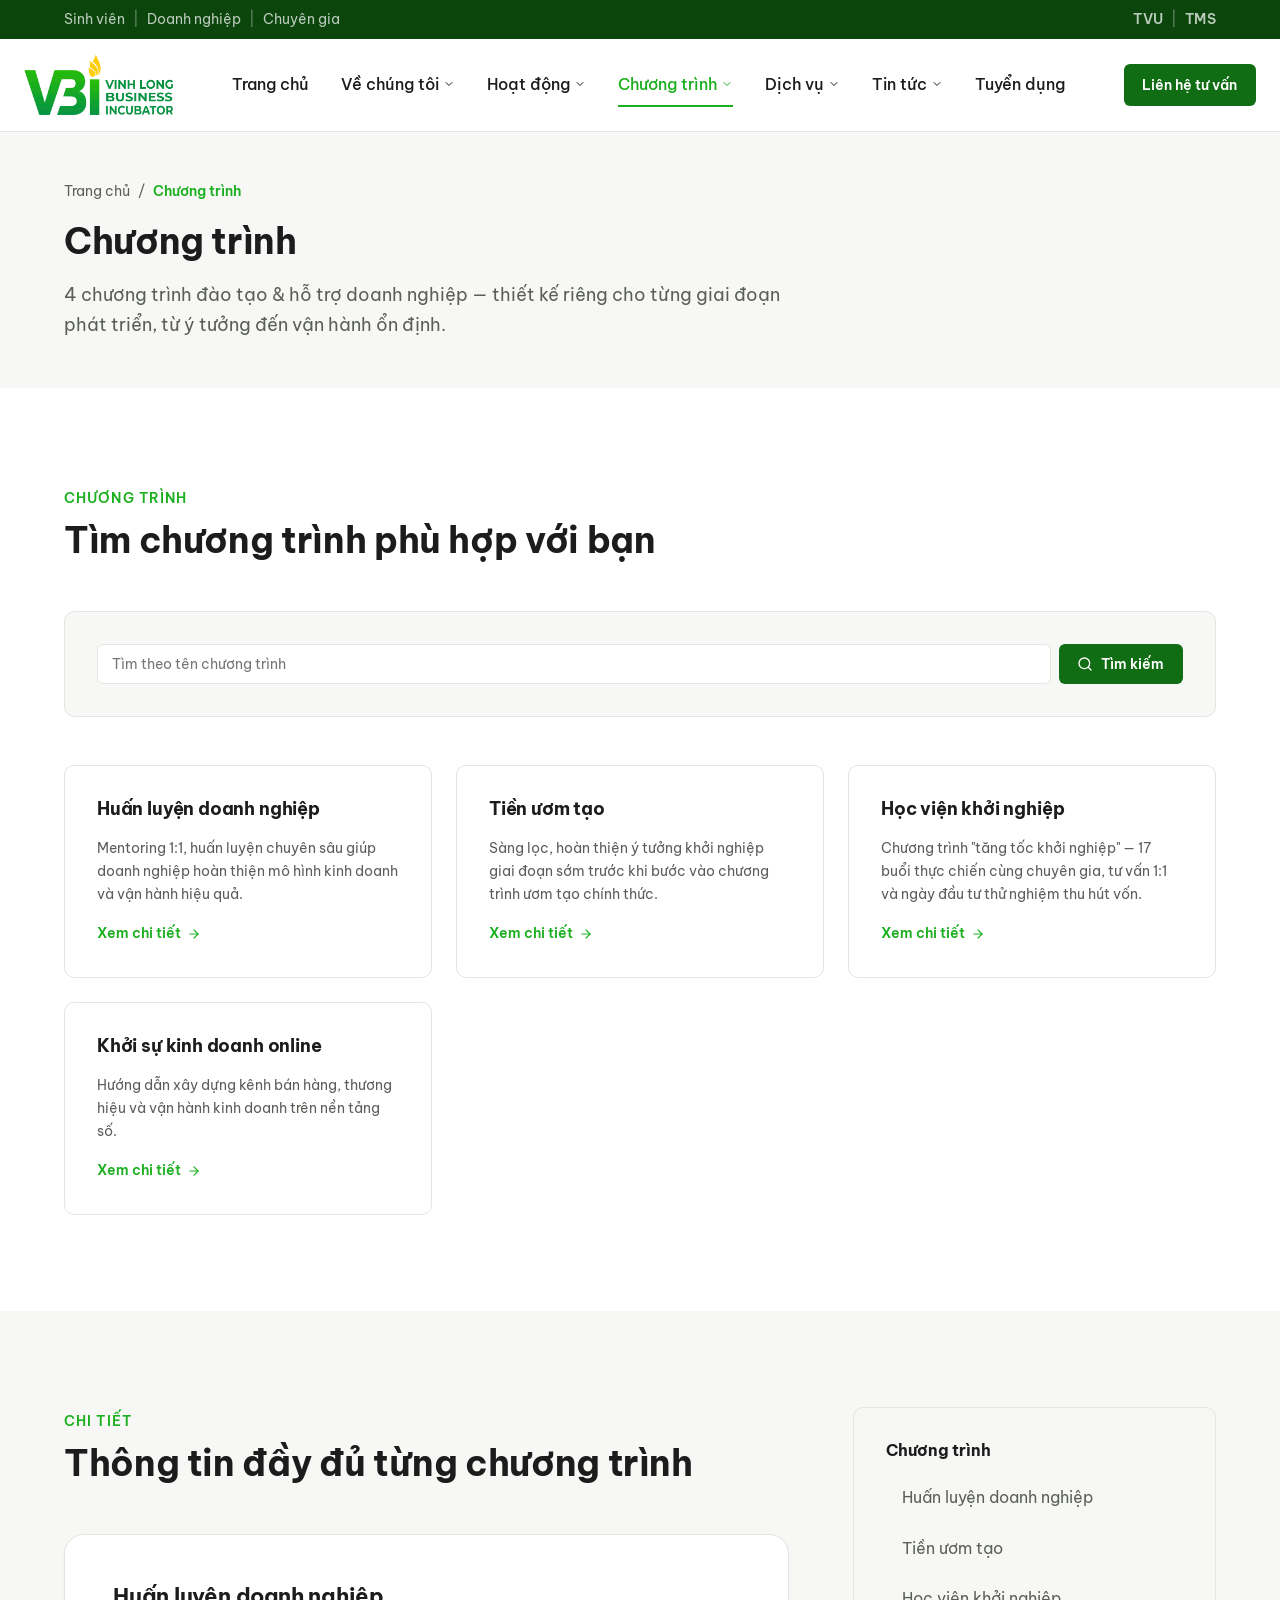
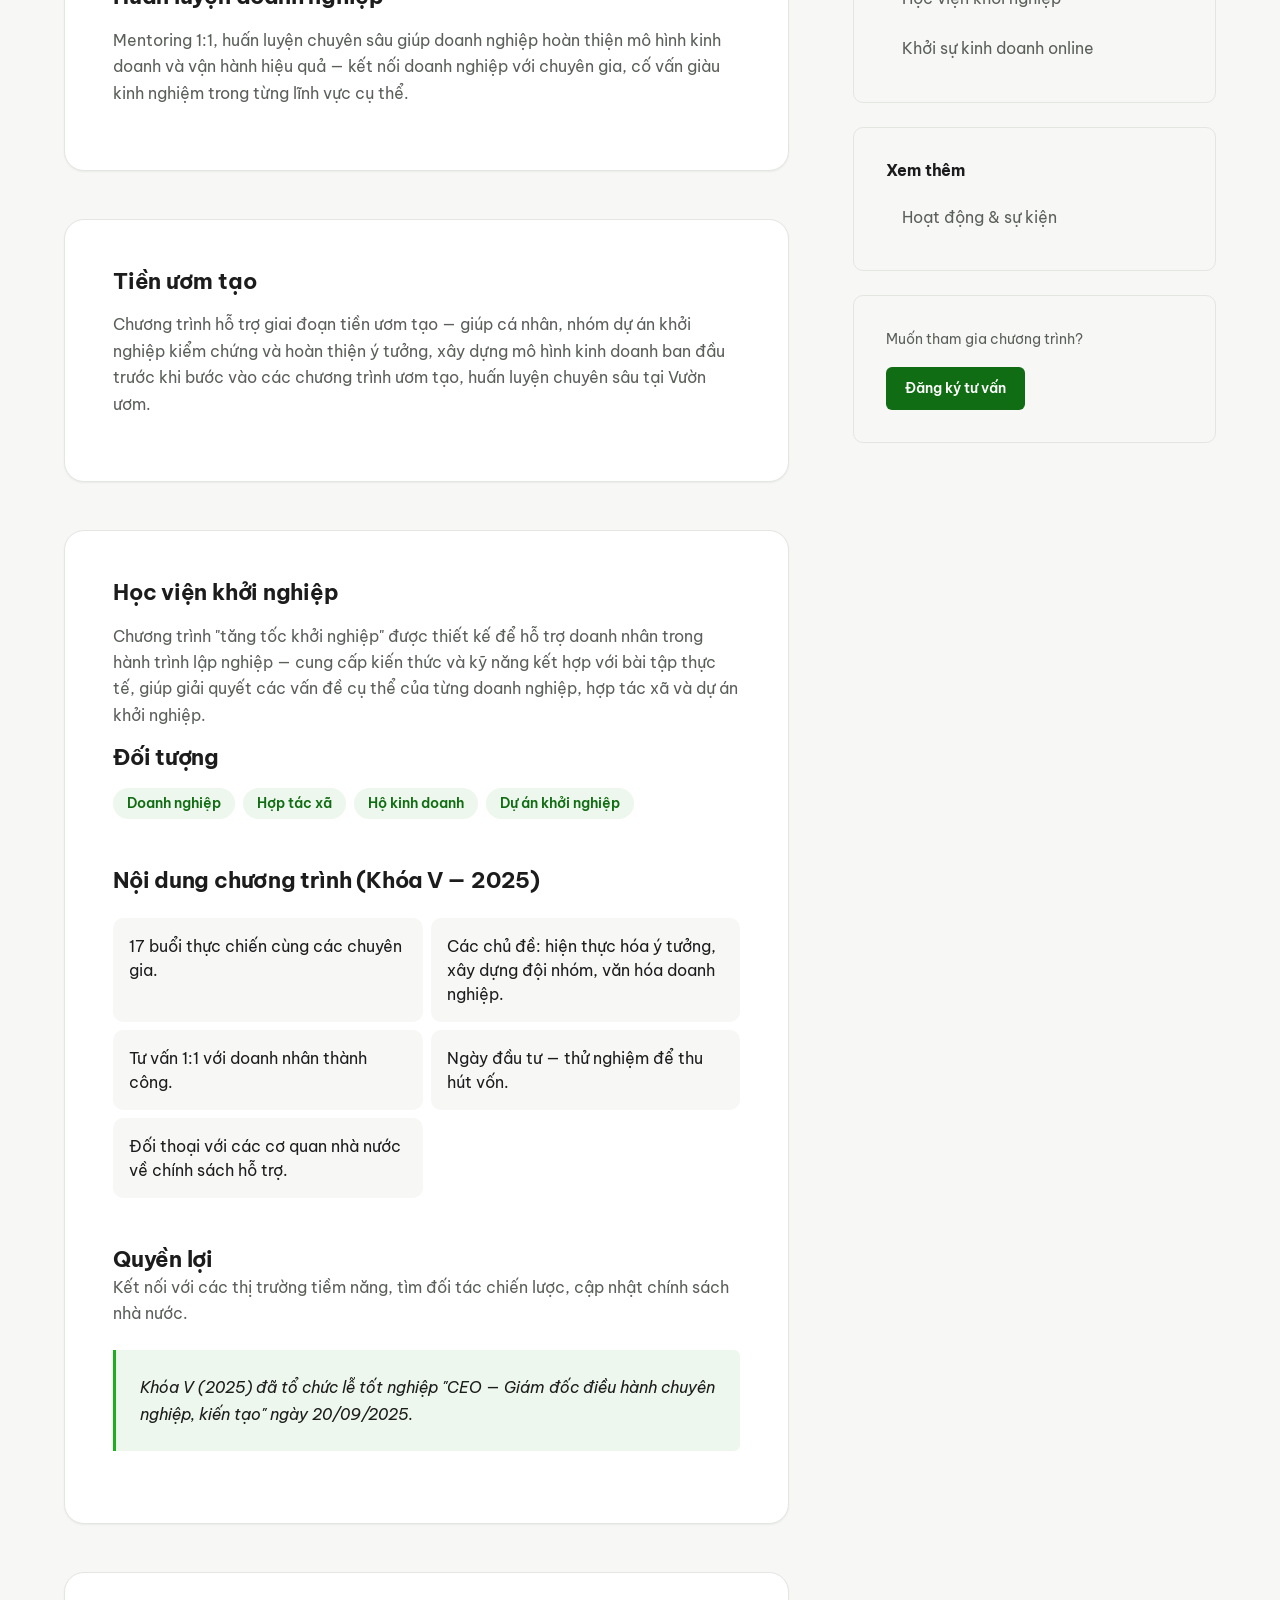
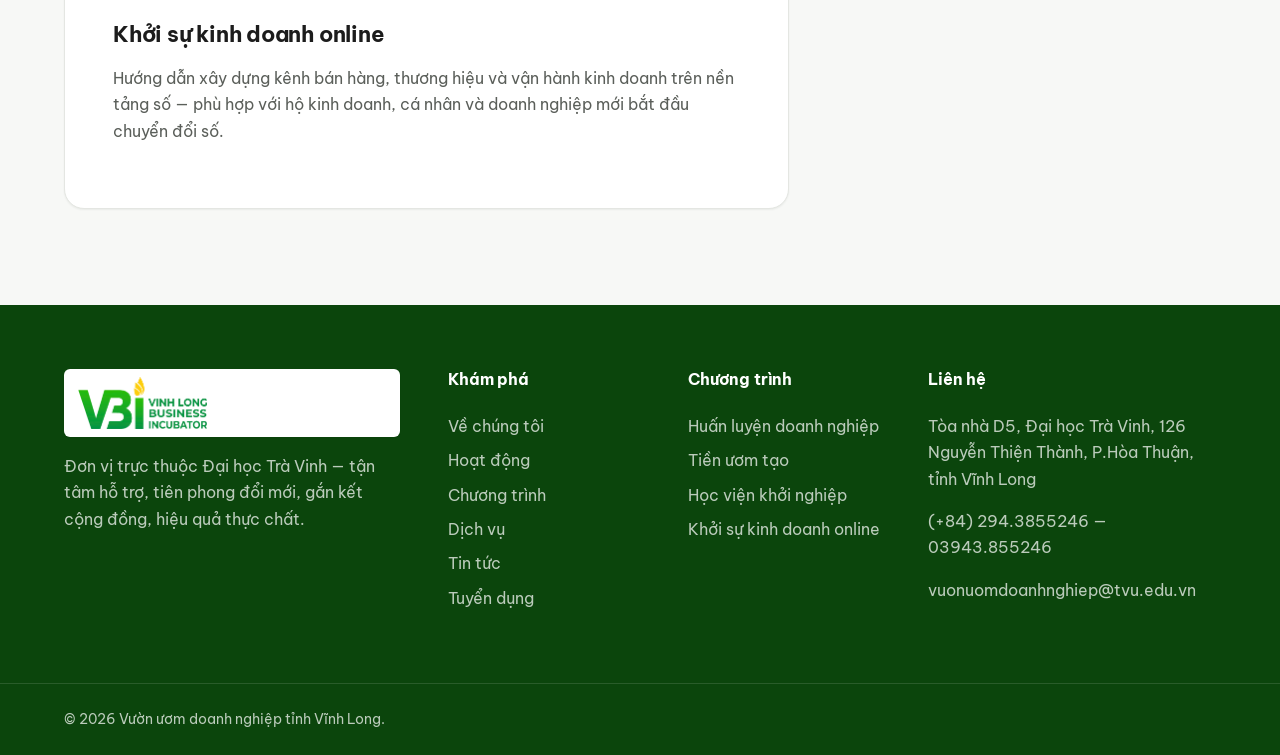
==== chuong-trinh.html @ 6c5c3481 "Thêm version vào link CSS/JS để chống cache trình duyệt cũ Vấn đề gốc của lỗi "bấm nút Xem thành tíc" ====
<!DOCTYPE html>
<html lang="vi">
<head>
  <meta charset="UTF-8" />
  <meta name="viewport" content="width=device-width, initial-scale=1.0" />
  <title>Chương trình — Vườn Ươm Doanh Nghiệp Tỉnh Vĩnh Long</title>
  <meta name="description" content="Các chương trình đào tạo và hỗ trợ doanh nghiệp của Vườn Ươm Doanh Nghiệp Tỉnh Vĩnh Long: Huấn luyện doanh nghiệp, Tiền ươm tạo, Học viện khởi nghiệp, Khởi sự kinh doanh online." />
  <link rel="icon" type="image/png" href="assets/images/favicon-32.png" />

  <link rel="preconnect" href="https://fonts.googleapis.com" />
  <link rel="preconnect" href="https://fonts.gstatic.com" crossorigin />
  <link href="https://fonts.googleapis.com/css2?family=Be+Vietnam+Pro:wght@400;500;600;700;800&display=swap" rel="stylesheet" />

  <link rel="stylesheet" href="assets/css/base.css?v=20260708" />
  <link rel="stylesheet" href="assets/css/layout.css?v=20260708" />
  <link rel="stylesheet" href="assets/css/components.css?v=20260708" />
</head>
<body>
  <a class="skip-link" href="#main">Bỏ qua đến nội dung chính</a>

  <header class="site-header" data-include="assets/partials/header.html"></header>

  <main id="main">
    <section class="page-hero">
      <div class="container">
        <div class="breadcrumb">
          <a href="index.html">Trang chủ</a>
          <span>/</span>
          <span class="breadcrumb__current">Chương trình</span>
        </div>
        <h1>Chương trình</h1>
        <p>4 chương trình đào tạo &amp; hỗ trợ doanh nghiệp — thiết kế riêng cho từng giai đoạn phát triển, từ ý tưởng đến vận hành ổn định.</p>
      </div>
    </section>

    <section class="section" id="chuong-trinh-tong-quan">
      <div class="container">
        <div class="section-head reveal">
          <span class="eyebrow">Chương trình</span>
          <h2>Tìm chương trình phù hợp với bạn</h2>
        </div>

        <div class="filter-bar reveal">
          <div class="filter-search" style="flex: 1;">
            <input type="search" id="programSearch" placeholder="Tìm theo tên chương trình" aria-label="Tìm theo tên chương trình" />
            <button type="button" id="programSearchBtn" class="btn btn--primary btn--sm">
              <svg viewBox="0 0 24 24" fill="none" stroke="currentColor" stroke-width="2" stroke-linecap="round" stroke-linejoin="round"><circle cx="11" cy="11" r="8"/><path d="m21 21-4.3-4.3"/></svg>
              Tìm kiếm
            </button>
          </div>
        </div>

        <div class="program-grid reveal" id="programGrid">
          <a href="#huan-luyen-doanh-nghiep" class="program-card" data-title="huấn luyện doanh nghiệp">
            <h3>Huấn luyện doanh nghiệp</h3>
            <p>Mentoring 1:1, huấn luyện chuyên sâu giúp doanh nghiệp hoàn thiện mô hình kinh doanh và vận hành hiệu quả.</p>
            <span class="program-card__link">Xem chi tiết
              <svg viewBox="0 0 24 24" fill="none" stroke="currentColor" stroke-width="2" stroke-linecap="round" stroke-linejoin="round"><path d="M5 12h14"/><path d="m12 5 7 7-7 7"/></svg>
            </span>
          </a>

          <a href="#tien-uom-tao" class="program-card" data-title="tiền ươm tạo">
            <h3>Tiền ươm tạo</h3>
            <p>Sàng lọc, hoàn thiện ý tưởng khởi nghiệp giai đoạn sớm trước khi bước vào chương trình ươm tạo chính thức.</p>
            <span class="program-card__link">Xem chi tiết
              <svg viewBox="0 0 24 24" fill="none" stroke="currentColor" stroke-width="2" stroke-linecap="round" stroke-linejoin="round"><path d="M5 12h14"/><path d="m12 5 7 7-7 7"/></svg>
            </span>
          </a>

          <a href="#hoc-vien-khoi-nghiep" class="program-card" data-title="học viện khởi nghiệp khóa v 2025">
            <h3>Học viện khởi nghiệp</h3>
            <p>Chương trình "tăng tốc khởi nghiệp" — 17 buổi thực chiến cùng chuyên gia, tư vấn 1:1 và ngày đầu tư thử nghiệm thu hút vốn.</p>
            <span class="program-card__link">Xem chi tiết
              <svg viewBox="0 0 24 24" fill="none" stroke="currentColor" stroke-width="2" stroke-linecap="round" stroke-linejoin="round"><path d="M5 12h14"/><path d="m12 5 7 7-7 7"/></svg>
            </span>
          </a>

          <a href="#khoi-su-kinh-doanh-online" class="program-card" data-title="khởi sự kinh doanh online">
            <h3>Khởi sự kinh doanh online</h3>
            <p>Hướng dẫn xây dựng kênh bán hàng, thương hiệu và vận hành kinh doanh trên nền tảng số.</p>
            <span class="program-card__link">Xem chi tiết
              <svg viewBox="0 0 24 24" fill="none" stroke="currentColor" stroke-width="2" stroke-linecap="round" stroke-linejoin="round"><path d="M5 12h14"/><path d="m12 5 7 7-7 7"/></svg>
            </span>
          </a>

        </div>

        <div class="activity-empty" id="programEmpty">
          <p>Không tìm thấy chương trình phù hợp. Vui lòng thử từ khóa khác hoặc <a href="lien-he.html" style="color:var(--color-primary); font-weight:600;">liên hệ</a> để được tư vấn.</p>
        </div>
      </div>
    </section>

    <section class="section section--alt" id="chuong-trinh-chi-tiet">
      <div class="container content-layout">
        <div class="content-main">
          <div class="section-head reveal" style="margin-bottom: var(--space-6);">
            <span class="eyebrow">Chi tiết</span>
            <h2>Thông tin đầy đủ từng chương trình</h2>
          </div>

          <div class="prose about-panel program-detail reveal" id="huan-luyen-doanh-nghiep">
            <h2>Huấn luyện doanh nghiệp</h2>
            <p>Mentoring 1:1, huấn luyện chuyên sâu giúp doanh nghiệp hoàn thiện mô hình kinh doanh và vận hành hiệu quả — kết nối doanh nghiệp với chuyên gia, cố vấn giàu kinh nghiệm trong từng lĩnh vực cụ thể.</p>
          </div>

          <div class="prose about-panel program-detail reveal" id="tien-uom-tao">
            <h2>Tiền ươm tạo</h2>
            <p>Chương trình hỗ trợ giai đoạn tiền ươm tạo — giúp cá nhân, nhóm dự án khởi nghiệp kiểm chứng và hoàn thiện ý tưởng, xây dựng mô hình kinh doanh ban đầu trước khi bước vào các chương trình ươm tạo, huấn luyện chuyên sâu tại Vườn ươm.</p>
          </div>

          <div class="prose about-panel program-detail reveal" id="hoc-vien-khoi-nghiep">
            <h2>Học viện khởi nghiệp</h2>
            <p>Chương trình "tăng tốc khởi nghiệp" được thiết kế để hỗ trợ doanh nhân trong hành trình lập nghiệp — cung cấp kiến thức và kỹ năng kết hợp với bài tập thực tế, giúp giải quyết các vấn đề cụ thể của từng doanh nghiệp, hợp tác xã và dự án khởi nghiệp.</p>

            <h3>Đối tượng</h3>
            <div class="tag-list">
              <span class="tag">Doanh nghiệp</span>
              <span class="tag">Hợp tác xã</span>
              <span class="tag">Hộ kinh doanh</span>
              <span class="tag">Dự án khởi nghiệp</span>
            </div>

            <h3 style="margin-top: var(--space-6);">Nội dung chương trình (Khóa V — 2025)</h3>
            <ul class="feature-list">
              <li class="reveal">
                17 buổi thực chiến cùng các chuyên gia.
              </li>
              <li class="reveal">
                Các chủ đề: hiện thực hóa ý tưởng, xây dựng đội nhóm, văn hóa doanh nghiệp.
              </li>
              <li class="reveal">
                Tư vấn 1:1 với doanh nhân thành công.
              </li>
              <li class="reveal">
                Ngày đầu tư — thử nghiệm để thu hút vốn.
              </li>
              <li class="reveal">
                Đối thoại với các cơ quan nhà nước về chính sách hỗ trợ.
              </li>
            </ul>

            <h3 style="margin-top: var(--space-6);">Quyền lợi</h3>
            <p>Kết nối với các thị trường tiềm năng, tìm đối tác chiến lược, cập nhật chính sách nhà nước.</p>

            <blockquote>Khóa V (2025) đã tổ chức lễ tốt nghiệp "CEO — Giám đốc điều hành chuyên nghiệp, kiến tạo" ngày 20/09/2025.</blockquote>
          </div>

          <div class="prose about-panel program-detail reveal" id="khoi-su-kinh-doanh-online">
            <h2>Khởi sự kinh doanh online</h2>
            <p>Hướng dẫn xây dựng kênh bán hàng, thương hiệu và vận hành kinh doanh trên nền tảng số — phù hợp với hộ kinh doanh, cá nhân và doanh nghiệp mới bắt đầu chuyển đổi số.</p>
          </div>

        </div>

        <aside class="content-sidebar reveal">
          <div class="side-card">
            <h3>Chương trình</h3>
            <ul>
              <li><a href="#huan-luyen-doanh-nghiep">Huấn luyện doanh nghiệp</a></li>
              <li><a href="#tien-uom-tao">Tiền ươm tạo</a></li>
              <li><a href="#hoc-vien-khoi-nghiep">Học viện khởi nghiệp</a></li>
              <li><a href="#khoi-su-kinh-doanh-online">Khởi sự kinh doanh online</a></li>
            </ul>
          </div>
          <div class="side-card">
            <h3>Xem thêm</h3>
            <ul>
              <li><a href="hoat-dong.html">Hoạt động &amp; sự kiện</a></li>
            </ul>
          </div>
          <div class="side-card">
            <p style="color:var(--color-text-muted); font-size: var(--fs-sm); margin-bottom: var(--space-3);">Muốn tham gia chương trình?</p>
            <a href="lien-he.html" class="btn btn--primary btn--sm">Đăng ký tư vấn</a>
          </div>
        </aside>
      </div>
    </section>
  </main>

  <footer class="site-footer" data-include="assets/partials/footer.html"></footer>

  <button id="backToTop" class="back-to-top" aria-label="Lên đầu trang">
    <svg viewBox="0 0 24 24" fill="none" stroke="currentColor" stroke-width="2" stroke-linecap="round" stroke-linejoin="round"><path d="M12 19V5"/><path d="m5 12 7-7 7 7"/></svg>
  </button>

  <script src="assets/js/main.js?v=20260708"></script>
  <script src="assets/js/scroll-reveal.js?v=20260708"></script>
</body>
</html>
---- assets/css/base.css ----
/* ==========================================================================
   Base — reset, design tokens, typography
   ========================================================================== */

:root {
  /* Màu sắc */
  --color-primary: #1CAF1F;
  --color-primary-dark: #116D13;
  --color-primary-darker: #0B450C;
  --color-primary-tint: #EDF7ED;
  --color-accent: #D9A441;
  --color-accent-dark: #B3822F;

  --color-bg: #FFFFFF;
  --color-bg-alt: #F7F8F6;
  --color-text: #1C1C1C;
  --color-text-muted: #5B5F5A;
  --color-border: #E4E6E2;

  --color-on-primary: #FFFFFF;
  --color-on-primary-muted: rgba(255, 255, 255, 0.72);

  --color-danger: #B3261E;
  --color-danger-tint: #FBEAE9;

  /* Typography */
  --font-base: "Be Vietnam Pro", "Segoe UI", system-ui, -apple-system, sans-serif;
  --fs-sm: 0.875rem;
  --fs-base: 1rem;
  --fs-md: 1.125rem;
  --fs-lg: 1.375rem;
  --fs-xl: 1.75rem;
  --fs-2xl: 2.25rem;
  --fs-3xl: 3rem;

  /* Spacing scale */
  --space-1: 0.25rem;
  --space-2: 0.5rem;
  --space-3: 1rem;
  --space-4: 1.5rem;
  --space-5: 2rem;
  --space-6: 3rem;
  --space-7: 4rem;
  --space-8: 6rem;

  /* Layout */
  --container-width: 1200px;
  --radius-sm: 6px;
  --radius-md: 10px;
  --radius-lg: 20px;
  --shadow-sm: 0 1px 2px rgba(20, 30, 25, 0.06);
  --shadow-md: 0 8px 24px rgba(20, 30, 25, 0.08);
  --transition: 220ms ease;
}

*,
*::before,
*::after {
  box-sizing: border-box;
}

html {
  scroll-behavior: smooth;
}

body {
  margin: 0;
  font-family: var(--font-base);
  font-size: var(--fs-base);
  line-height: 1.65;
  color: var(--color-text);
  background: var(--color-bg);
  -webkit-font-smoothing: antialiased;
  overflow-x: hidden;
}

img,
svg {
  display: block;
  max-width: 100%;
}

/* Kích thước icon mặc định — mọi svg icon dùng viewBox 24x24 sẽ tự về đúng cỡ,
   trừ khi component ghi đè (button, card, stat...). Tránh icon phình to do
   thiếu width/height (svg mặc định 300x150 theo spec CSS). */
svg {
  width: 24px;
  height: 24px;
  flex-shrink: 0;
}

a {
  color: inherit;
  text-decoration: none;
}

ul,
ol {
  margin: 0;
  padding: 0;
  list-style: none;
}

button {
  font-family: inherit;
  cursor: pointer;
}

button:disabled,
button[disabled] {
  cursor: not-allowed;
  opacity: 0.6;
}

button.btn--loading:disabled {
  opacity: 1;
}

h1, h2, h3, h4, h5, h6 {
  margin: 0;
  font-weight: 700;
  line-height: 1.25;
  letter-spacing: -0.01em;
}

h1 { font-size: var(--fs-3xl); }
h2 { font-size: var(--fs-2xl); }
h3 { font-size: var(--fs-lg); }

p {
  margin: 0;
}

/* Utilities */
.container {
  width: 100%;
  max-width: var(--container-width);
  margin-inline: auto;
  padding-inline: var(--space-4);
}

.section {
  padding-block: var(--space-8);
}

.section--alt {
  background: var(--color-bg-alt);
}

.section-head {
  max-width: 640px;
  margin-bottom: var(--space-6);
}

.eyebrow {
  display: inline-block;
  font-size: var(--fs-sm);
  font-weight: 600;
  letter-spacing: 0.08em;
  text-transform: uppercase;
  color: var(--color-primary);
  margin-bottom: var(--space-2);
}

.section-head p {
  margin-top: var(--space-3);
  color: var(--color-text-muted);
  font-size: var(--fs-md);
}

.section-head--on-dark h2 {
  color: #fff;
}

.section-head--on-dark p {
  color: var(--color-on-primary-muted);
}

.eyebrow--on-dark {
  color: var(--color-accent);
}

.is-hidden {
  display: none !important;
}

.visually-hidden {
  position: absolute;
  width: 1px;
  height: 1px;
  padding: 0;
  margin: -1px;
  overflow: hidden;
  clip: rect(0, 0, 0, 0);
  white-space: nowrap;
  border: 0;
}

.skip-link {
  position: absolute;
  left: var(--space-3);
  top: -60px;
  background: var(--color-primary-dark);
  color: #fff;
  padding: var(--space-2) var(--space-4);
  border-radius: var(--radius-sm);
  z-index: 200;
  transition: top var(--transition);
}

.skip-link:focus {
  top: var(--space-3);
}

/* Focus ring nhất quán cho toàn site — chỉ hiện khi điều hướng bằng bàn phím */
a:focus-visible,
button:focus-visible,
input:focus-visible,
textarea:focus-visible,
select:focus-visible,
[tabindex]:focus-visible {
  outline: 2px solid var(--color-primary);
  outline-offset: 2px;
  border-radius: var(--radius-sm);
}

@media (max-width: 768px) {
  :root {
    --fs-3xl: 2.25rem;
    --fs-2xl: 1.75rem;
    --fs-xl: 1.375rem;
  }

  .section {
    padding-block: var(--space-6);
  }
}

/* Scroll reveal (mục 3 CLAUDE.md — animation khi scroll) */
.reveal {
  opacity: 0;
  transform: translateY(20px);
  transition: opacity 500ms ease, transform 500ms ease;
}

.reveal.is-visible {
  opacity: 1;
  transform: translateY(0);
}

@media (prefers-reduced-motion: reduce) {
  html {
    scroll-behavior: auto;
  }

  .reveal {
    opacity: 1;
    transform: none;
    transition: none;
  }
}
---- assets/css/layout.css ----
/* ==========================================================================
   Layout — header, navigation, footer, section grids
   ========================================================================== */

/* ---------- Header ---------- */
.site-header {
  position: sticky;
  top: 0;
  z-index: 100;
  background: var(--color-bg);
  border-bottom: 1px solid var(--color-border);
}

.topbar {
  background: var(--color-primary-darker);
  color: var(--color-on-primary-muted);
  font-size: var(--fs-sm);
}

.topbar .container {
  display: flex;
  align-items: center;
  justify-content: space-between;
  gap: var(--space-4);
  padding-block: var(--space-2);
}

.topbar__audience,
.topbar__partners {
  display: flex;
  align-items: center;
  gap: var(--space-2);
  flex-wrap: wrap;
}

.topbar__audience a,
.topbar__partners a {
  color: var(--color-on-primary-muted);
  transition: color var(--transition);
}

.topbar__audience a:hover,
.topbar__audience a:focus-visible,
.topbar__partners a:hover,
.topbar__partners a:focus-visible {
  color: #fff;
}

.topbar__partners a {
  font-weight: 600;
  letter-spacing: 0.02em;
}

.topbar__divider {
  color: rgba(255, 255, 255, 0.35);
}

@media (max-width: 640px) {
  .topbar .container {
    flex-wrap: wrap;
    row-gap: 4px;
    padding-block: var(--space-2);
  }

  .topbar__audience,
  .topbar__partners {
    font-size: 12px;
    gap: 6px;
  }

  .topbar__partners {
    margin-left: auto;
  }
}

.topbar__social {
  display: flex;
  align-items: center;
  gap: var(--space-3);
}

.topbar__social a {
  display: inline-flex;
  width: 40px;
  height: 40px;
  align-items: center;
  justify-content: center;
  border-radius: 50%;
  background: rgba(255, 255, 255, 0.1);
  color: #fff;
  transition: background var(--transition), color var(--transition);
}

.topbar__social a:hover,
.topbar__social a:focus-visible {
  background: var(--color-accent);
  color: var(--color-primary-dark);
}

.topbar__social svg {
  width: 14px;
  height: 14px;
}

.navbar {
  padding-block: var(--space-3);
}

.navbar .container {
  display: flex;
  align-items: center;
  justify-content: space-between;
  gap: var(--space-5);
  max-width: 1320px;
}

.brand {
  display: flex;
  align-items: center;
  gap: var(--space-2);
  font-weight: 700;
  color: var(--color-text);
}

.brand__logo {
  height: 60px;
  width: auto;
  flex-shrink: 0;
}

/* Logo có chữ màu xanh lá — trên nền tối (footer) cần khung trắng để đủ tương phản */
.brand--on-dark {
  background: #fff;
  padding: 8px 14px;
  border-radius: var(--radius-sm);
  box-shadow: var(--shadow-sm);
}

.brand--on-dark .brand__logo {
  height: 52px;
}

.nav-toggle {
  display: none;
  flex-direction: column;
  justify-content: center;
  gap: 5px;
  width: 44px;
  height: 44px;
  border: 1px solid var(--color-border);
  border-radius: var(--radius-sm);
  background: none;
}

.nav-toggle span {
  display: block;
  width: 18px;
  height: 2px;
  margin-inline: auto;
  background: var(--color-text);
  transition: transform var(--transition), opacity var(--transition);
}

.nav-toggle[aria-expanded="true"] span:nth-child(1) {
  transform: translateY(7px) rotate(45deg);
}

.nav-toggle[aria-expanded="true"] span:nth-child(2) {
  opacity: 0;
}

.nav-toggle[aria-expanded="true"] span:nth-child(3) {
  transform: translateY(-7px) rotate(-45deg);
}

.main-nav__list {
  display: flex;
  align-items: center;
  gap: var(--space-5);
}

.main-nav__list > li {
  position: relative;
}

.main-nav__list a {
  display: inline-flex;
  align-items: center;
  gap: 4px;
  padding: var(--space-2) 0;
  font-weight: 500;
  color: var(--color-text);
  border-bottom: 2px solid transparent;
  transition: color var(--transition), border-color var(--transition);
  white-space: nowrap;
}

.main-nav__list > li {
  flex-shrink: 0;
}

.main-nav__list a:hover,
.main-nav__list a:focus-visible,
.main-nav__list a.is-active {
  color: var(--color-primary);
  border-color: var(--color-primary);
}

.has-dropdown > a svg {
  width: 12px;
  height: 12px;
  transition: transform var(--transition);
}

.has-dropdown:hover > a svg,
.has-dropdown:focus-within > a svg {
  transform: rotate(180deg);
}

.dropdown {
  position: absolute;
  top: 100%;
  left: 0;
  min-width: 270px;
  background: var(--color-bg);
  border: 1px solid var(--color-border);
  border-radius: var(--radius-md);
  box-shadow: var(--shadow-md);
  padding: var(--space-2);
  opacity: 0;
  visibility: hidden;
  transform: translateY(6px);
  transition: opacity var(--transition), transform var(--transition), visibility var(--transition);
  z-index: 10;
}

.has-dropdown:hover .dropdown,
.has-dropdown:focus-within .dropdown {
  opacity: 1;
  visibility: visible;
  transform: translateY(0);
}

.dropdown a {
  display: block;
  padding: var(--space-2) var(--space-3);
  border-radius: var(--radius-sm);
  border: none;
  font-weight: 400;
  color: var(--color-text);
}

.dropdown a:hover,
.dropdown a:focus-visible {
  background: var(--color-primary-tint);
  color: var(--color-primary);
}

.navbar__cta {
  display: flex;
  align-items: center;
  gap: var(--space-3);
}

@media (max-width: 960px) {
  .topbar .topbar__social {
    display: none;
  }
}

.nav-backdrop {
  position: fixed;
  inset: 0;
  background: rgba(13, 59, 43, 0.45);
  opacity: 0;
  visibility: hidden;
  transition: opacity var(--transition), visibility var(--transition);
  z-index: 95;
}

.nav-backdrop.is-visible {
  opacity: 1;
  visibility: visible;
}

@media (min-width: 1241px) {
  .nav-backdrop {
    display: none;
  }
}

@media (max-width: 1240px) {
  .nav-toggle {
    display: inline-flex;
  }

  .main-nav {
    position: fixed;
    inset: 0 0 0 30%;
    top: 0;
    background: var(--color-bg);
    padding: var(--space-7) var(--space-4) var(--space-4);
    transform: translateX(100%);
    transition: transform var(--transition);
    overflow-y: auto;
    box-shadow: var(--shadow-md);
  }

  .main-nav.is-open {
    transform: translateX(0);
  }

  .main-nav__list {
    flex-direction: column;
    align-items: stretch;
    gap: 0;
  }

  .main-nav__list > li {
    border-bottom: 1px solid var(--color-border);
  }

  .main-nav__list a {
    width: 100%;
    padding-block: var(--space-3);
  }

  .dropdown {
    position: static;
    opacity: 1;
    visibility: visible;
    transform: none;
    box-shadow: none;
    border: none;
    display: none;
    padding-left: var(--space-3);
  }

  .has-dropdown.is-open .dropdown {
    display: block;
  }

  .navbar__cta .btn {
    display: none;
  }

  .topbar__contacts span:last-child {
    display: none;
  }
}

/* ---------- Hero: carousel ảnh hoạt động thật ---------- */
.hero-carousel {
  position: relative;
  width: 100%;
  max-width: 1920px;
  margin-inline: auto;
  aspect-ratio: 16 / 9;
  margin-top: var(--space-5);
  overflow: hidden;
  background: var(--color-bg-alt);
}

.hero-carousel:focus-visible {
  outline: 3px solid var(--color-accent);
  outline-offset: -3px;
}

.hero-carousel__track {
  display: flex;
  height: 100%;
  transition: transform 550ms ease;
}

.hero-carousel__slide {
  flex: 0 0 100%;
  height: 100%;
}

.hero-carousel__slide img {
  width: 100%;
  height: 100%;
  object-fit: cover;
}

.hero-carousel__btn {
  position: absolute;
  top: 50%;
  transform: translateY(-50%);
  display: flex;
  align-items: center;
  justify-content: center;
  width: 44px;
  height: 44px;
  border-radius: 50%;
  border: none;
  background: rgba(255, 255, 255, 0.85);
  color: var(--color-primary-dark);
  box-shadow: var(--shadow-md);
  cursor: pointer;
  z-index: 5;
  transition: background var(--transition), transform var(--transition);
}

.hero-carousel__btn svg {
  width: 20px;
  height: 20px;
}

.hero-carousel__btn:hover,
.hero-carousel__btn:focus-visible {
  background: #fff;
  transform: translateY(-50%) scale(1.06);
}

.hero-carousel__btn--prev {
  left: var(--space-4);
}

.hero-carousel__btn--next {
  right: var(--space-4);
}

.hero-carousel__dots {
  position: absolute;
  bottom: var(--space-4);
  left: 50%;
  transform: translateX(-50%);
  display: flex;
  gap: 8px;
  z-index: 5;
}

.hero-carousel__dot {
  width: 8px;
  height: 8px;
  padding: 0;
  border: none;
  border-radius: 50%;
  background: rgba(255, 255, 255, 0.55);
  cursor: pointer;
  transition: background var(--transition), transform var(--transition);
}

.hero-carousel__dot.is-active {
  background: #fff;
  transform: scale(1.35);
}

@media (max-width: 640px) {
  .hero-carousel__btn {
    width: 36px;
    height: 36px;
  }

  .hero-carousel__btn svg {
    width: 18px;
    height: 18px;
  }
}

@media (prefers-reduced-motion: reduce) {
  .hero-carousel__track {
    transition: none;
  }
}

/* ---------- Hero: thông điệp chính ---------- */
.hero-intro {
  position: relative;
  overflow: hidden;
  background: var(--color-bg-alt);
}

.hero-intro__blob {
  position: absolute;
  border-radius: 50%;
  filter: blur(70px);
  opacity: 0.3;
  z-index: 0;
}

.hero-intro__blob--one {
  width: 380px;
  height: 380px;
  background: var(--color-primary);
  top: -160px;
  right: -80px;
}

.hero-intro__blob--two {
  width: 300px;
  height: 300px;
  background: var(--color-accent);
  bottom: -160px;
  left: -60px;
  opacity: 0.22;
}

.hero-intro .container {
  position: relative;
  z-index: 1;
  padding-block: var(--space-8);
}

.hero-intro__grid {
  display: grid;
  grid-template-columns: 1.2fr 1fr;
  grid-template-areas: "content services";
  gap: var(--space-6);
  align-items: start;
}

.hero-intro__content {
  grid-area: content;
  max-width: 640px;
}

.hero-intro__content h1 {
  font-size: var(--fs-2xl);
  line-height: 1.2;
}

.hero-intro__content .hero__lead {
  margin-bottom: var(--space-5);
}

/* ---------- Dịch vụ (cột cuộn dọc bên trái) ---------- */
.hero-intro__services {
  grid-area: services;
  display: flex;
  flex-direction: column;
  background: #fff;
  border: 1px solid var(--color-border);
  border-radius: var(--radius-lg);
  box-shadow: var(--shadow-md);
  padding: var(--space-5);
}

.hero-intro__services > .eyebrow {
  margin-bottom: var(--space-4);
  padding-bottom: var(--space-4);
  border-bottom: 1px solid var(--color-border);
}

.hero-intro__services-scroll {
  display: flex;
  flex-direction: column;
  gap: var(--space-2);
  max-height: 320px;
  overflow-y: auto;
  padding-right: var(--space-2);
  margin-right: calc(var(--space-2) * -1);
  mask-image: linear-gradient(180deg, transparent, #000 12px, #000 calc(100% - 12px), transparent);
}

.hero-intro__services-scroll::-webkit-scrollbar {
  width: 5px;
}

.hero-intro__services-scroll::-webkit-scrollbar-thumb {
  background: var(--color-border);
  border-radius: 999px;
}

.service-mini {
  display: flex;
  align-items: center;
  gap: var(--space-4);
  padding: var(--space-3);
  border-radius: var(--radius-md);
  color: var(--color-text);
  transition: background var(--transition), transform var(--transition);
}

.service-mini:hover {
  background: var(--color-primary-tint);
  transform: translateX(2px);
}

.service-mini__title {
  font-size: var(--fs-base);
  font-weight: 600;
  line-height: 1.4;
}

.hero-intro__services-more {
  display: flex;
  align-items: center;
  gap: var(--space-2);
  margin-top: var(--space-3);
  padding-top: var(--space-3);
  border-top: 1px solid var(--color-border);
  font-weight: 600;
  font-size: var(--fs-sm);
  color: var(--color-primary-dark);
}

.hero-intro__services-more svg {
  width: 16px;
  height: 16px;
}

@media (min-width: 1200px) {
  .hero-intro__grid {
    grid-template-columns: 1.3fr 1fr;
    grid-template-areas: "content services";
    gap: var(--space-7);
  }

  .hero-intro__services-scroll {
    max-height: 400px;
  }
}

@media (max-width: 900px) {
  .hero-intro__grid {
    grid-template-columns: 1fr;
    grid-template-areas:
      "content"
      "services";
  }

  .hero-intro__content {
    max-width: none;
  }

  .hero-intro__content h1 {
    font-size: var(--fs-3xl);
  }

  .hero-intro__services-scroll {
    max-height: 280px;
  }
}

.hero-intro__content h1 {
  margin-bottom: var(--space-4);
}

.hero-intro__content h1 em {
  font-style: normal;
  color: var(--color-primary);
}

/* Grid item mặc định có min-width:auto nên có thể phình rộng hơn cột và bị
   overflow ngang trên mobile (đặc biệt với nội dung inline-flex như badge).
   Ép min-width:0 để cột luôn co đúng theo lưới. */
.about-grid > *,
.footer-grid > * {
  min-width: 0;
}

.hero h1 {
  margin-bottom: var(--space-4);
}

.hero h1 em {
  font-style: normal;
  color: var(--color-primary);
}

.hero__lead {
  font-size: var(--fs-md);
  color: var(--color-text-muted);
  max-width: 62ch;
  margin-bottom: var(--space-3);
}

.hero__more {
  margin-bottom: var(--space-5);
}

.hero__more a {
  display: inline-flex;
  align-items: center;
  gap: 6px;
  font-weight: 600;
  color: var(--color-primary);
  border-bottom: 1px solid transparent;
  transition: border-color var(--transition);
}

.hero__more a:hover,
.hero__more a:focus-visible {
  border-color: var(--color-primary);
}

.hero__more svg {
  width: 16px;
  height: 16px;
}

.hero__actions {
  display: flex;
  gap: var(--space-3);
  flex-wrap: wrap;
  margin-bottom: var(--space-6);
}

.hero__trust {
  display: flex;
  gap: var(--space-6);
  flex-wrap: wrap;
}

.hero__trust div strong {
  display: block;
  font-size: var(--fs-xl);
  color: var(--color-primary);
}

.hero__trust div span {
  font-size: var(--fs-sm);
  color: var(--color-text-muted);
}

@media (max-width: 960px) {
  .hero-intro .container {
    padding-block: var(--space-6);
  }
}

/* ---------- Giới thiệu ---------- */
.about-grid {
  display: grid;
  grid-template-columns: 0.85fr 1.15fr;
  gap: var(--space-7);
  align-items: center;
}

.about-grid__text .section-head {
  margin-bottom: var(--space-4);
}

.value-list {
  display: grid;
  gap: var(--space-3);
  margin-block: var(--space-5);
}

.value-list li {
  display: flex;
  align-items: flex-start;
  gap: var(--space-3);
}

.value-list svg {
  width: 20px;
  height: 20px;
  color: var(--color-primary);
  flex-shrink: 0;
  margin-top: 3px;
}

@media (max-width: 900px) {
  .about-grid {
    grid-template-columns: 1fr;
  }

  .about-grid__media {
    order: -1;
  }
}

/* ---------- Chương trình ---------- */
.tabs {
  display: flex;
  flex-wrap: wrap;
  gap: var(--space-2);
  margin-bottom: var(--space-6);
}

.program-grid {
  display: grid;
  grid-template-columns: repeat(3, 1fr);
  gap: var(--space-4);
}

@media (max-width: 960px) {
  .program-grid {
    grid-template-columns: repeat(2, 1fr);
  }
}

@media (max-width: 640px) {
  .program-grid {
    grid-template-columns: 1fr;
  }

  .tabs {
    flex-wrap: nowrap;
    overflow-x: auto;
    padding-bottom: var(--space-2);
    margin-inline: calc(var(--space-4) * -1);
    padding-inline: var(--space-4);
  }

  .tabs .tab-btn {
    flex-shrink: 0;
    white-space: nowrap;
  }
}

/* ---------- Hoạt động tiêu biểu ---------- */
.featured-activities {
  position: relative;
  overflow: hidden;
  padding-block: var(--space-8);
}

.featured-activities__bg {
  position: absolute;
  inset: -10px;
  width: calc(100% + 20px);
  height: calc(100% + 20px);
  object-fit: cover;
  filter: blur(6px);
  z-index: 0;
}

.featured-activities__overlay {
  position: absolute;
  inset: 0;
  z-index: 1;
  background: rgba(13, 59, 43, 0.97);
}

.featured-activities__inner {
  position: relative;
  z-index: 2;
}

.featured-activities__inner .section-head {
  text-align: center;
  max-width: 640px;
  margin-inline: auto;
  margin-bottom: var(--space-5);
}

.featured-activities__tabs {
  display: flex;
  justify-content: center;
  gap: var(--space-2);
  flex-wrap: wrap;
  margin-bottom: var(--space-6);
}

.tab-pill {
  padding: 0.55rem 1.2rem;
  border-radius: 999px;
  border: 1px solid rgba(255, 255, 255, 0.3);
  color: var(--color-on-primary-muted);
  font-weight: 500;
  font-size: var(--fs-sm);
  transition: background var(--transition), color var(--transition), border-color var(--transition);
}

.tab-pill:hover,
.tab-pill:focus-visible {
  border-color: #fff;
  color: #fff;
}

.tab-pill.is-active {
  background: #fff;
  border-color: #fff;
  color: var(--color-primary-dark);
}

.featured-activities__grid {
  display: grid;
  grid-template-columns: repeat(2, 1fr);
  gap: var(--space-5);
}

.featured-activities__grid .news-card {
  background: var(--color-bg);
}

.featured-activities__more {
  text-align: center;
  margin-top: var(--space-6);
}

@media (max-width: 720px) {
  .featured-activities__grid {
    grid-template-columns: 1fr;
  }
}

/* ---------- Số liệu ---------- */
.stats {
  background: var(--color-bg-alt);
}

.stats-card {
  background: var(--color-bg);
  border-radius: 20px;
  box-shadow: var(--shadow-md);
  padding: var(--space-5) var(--space-4);
}

.stats-grid {
  display: grid;
  grid-template-columns: repeat(6, 1fr);
  text-align: center;
}

.stat {
  padding-inline: var(--space-3);
  border-right: 1px solid var(--color-border);
}

.stat:last-child {
  border-right: none;
}

.stat strong {
  display: block;
  font-size: var(--fs-2xl);
  font-weight: 800;
  color: var(--color-text);
}

.stat span {
  font-size: var(--fs-sm);
  color: var(--color-text-muted);
}

@media (max-width: 960px) {
  .stats-grid {
    grid-template-columns: repeat(3, 1fr);
    row-gap: var(--space-5);
  }

  .stat {
    padding-block: var(--space-3);
    border-right: 1px solid var(--color-border);
    border-bottom: 1px solid var(--color-border);
  }

  .stat:nth-child(3n) {
    border-right: none;
  }

  .stat:nth-last-child(-n + 3) {
    border-bottom: none;
  }
}

@media (max-width: 560px) {
  .stats-grid {
    grid-template-columns: repeat(2, 1fr);
  }

  .stat {
    border-right: 1px solid var(--color-border);
    border-bottom: 1px solid var(--color-border);
  }

  .stat:nth-child(3n) {
    border-right: 1px solid var(--color-border);
  }

  .stat:nth-child(2n) {
    border-right: none;
  }

  .stat:nth-last-child(-n + 3) {
    border-bottom: 1px solid var(--color-border);
  }

  .stat:nth-last-child(-n + 2) {
    border-bottom: none;
  }
}

/* ---------- Về chúng tôi: Giới thiệu (pillar cards) ---------- */
.about-intro__lead {
  font-size: var(--fs-md);
  color: var(--color-text-muted);
  max-width: 72ch;
  margin-top: var(--space-3);
}

.pillar-grid {
  display: grid;
  grid-template-columns: repeat(3, 1fr);
  gap: var(--space-5);
  margin-top: var(--space-6);
}

.pillar-card {
  background: #fff;
  border: 1px solid var(--color-border);
  border-radius: var(--radius-lg);
  padding: var(--space-5);
  box-shadow: var(--shadow-sm);
  transition: transform var(--transition), box-shadow var(--transition);
}

.pillar-card:hover {
  transform: perspective(800px) rotateX(2deg) translateY(-4px);
  box-shadow: 0 20px 36px rgba(20, 30, 25, 0.14);
}

.pillar-card--accent {
  background: linear-gradient(160deg, var(--color-primary-tint), #fff 60%);
  border-color: var(--color-primary);
}

.pillar-card h3 {
  margin-bottom: var(--space-2);
}

.pillar-card p {
  color: var(--color-text-muted);
  line-height: 1.6;
  font-size: var(--fs-sm);
}

.about-feature {
  margin-top: var(--space-7);
}

.feature-list {
  display: grid;
  grid-template-columns: repeat(2, 1fr);
  gap: var(--space-3);
  margin-top: var(--space-4);
}

.feature-list li {
  display: flex;
  align-items: flex-start;
  gap: var(--space-3);
  padding: var(--space-3);
  background: var(--color-bg-alt);
  border-radius: var(--radius-md);
  line-height: 1.5;
}

/* .prose ul li có bullet + padding-left riêng — vô hiệu khi feature-list
   được lồng bên trong khối .prose (vd. trang Chương trình). */
.prose .feature-list li {
  padding: var(--space-3);
  color: var(--color-text);
}

.prose .feature-list li::before {
  display: none;
}

.about-split {
  display: grid;
  grid-template-columns: repeat(2, 1fr);
  gap: var(--space-5);
  margin-top: var(--space-7);
}

.about-split__col h3 {
  margin-bottom: var(--space-2);
}

.about-split__col p {
  color: var(--color-text-muted);
  line-height: 1.6;
}

.about-panel {
  background: #fff;
  border: 1px solid var(--color-border);
  border-radius: var(--radius-lg);
  padding: var(--space-6);
  box-shadow: var(--shadow-sm);
}

/* ---------- Profile card (Chủ nhiệm CLB, thành viên...) ---------- */
.profile-card {
  display: grid;
  grid-template-columns: 140px 1fr;
  gap: var(--space-6);
  background: #fff;
  border: 1px solid var(--color-border);
  border-radius: var(--radius-lg);
  padding: var(--space-6);
  box-shadow: var(--shadow-sm);
  align-items: start;
}

.profile-card__media {
  border-radius: var(--radius-md);
  overflow: hidden;
  aspect-ratio: 1080 / 1790;
  background: var(--color-bg-alt);
}

.profile-card__media img {
  width: 100%;
  height: 100%;
  object-fit: cover;
  display: block;
  filter: grayscale(1);
  transition: filter 400ms ease;
}

.profile-card__media:hover img {
  filter: grayscale(0);
}

.profile-card__intro .eyebrow {
  margin-bottom: var(--space-1);
}

.profile-card__intro h3 {
  font-size: var(--fs-2xl);
  margin: 0 0 var(--space-2);
}

.profile-card__meta {
  color: var(--color-text-muted);
  font-size: var(--fs-sm);
  margin: 0;
}

.profile-card__facts {
  display: flex;
  flex-wrap: wrap;
  align-items: center;
  gap: var(--space-3);
  padding: var(--space-4);
  background: var(--color-bg-alt);
  border-radius: var(--radius-md);
  font-size: var(--fs-sm);
  color: var(--color-text-muted);
  margin-bottom: var(--space-4);
}

.profile-card__facts strong {
  color: var(--color-text);
  font-weight: 600;
  margin-right: 4px;
}

.profile-card__divider {
  width: 1px;
  height: 14px;
  background: var(--color-border);
}

.profile-card__bio {
  color: var(--color-text-muted);
  line-height: 1.6;
  margin: 0;
}

.profile-card__achievements {
  margin-top: var(--space-5);
  padding-top: var(--space-5);
  border-top: 1px solid var(--color-border);
}

.profile-card__achievements h3 {
  margin-bottom: var(--space-1);
}

.profile-card__toggle-row {
  display: flex;
  justify-content: flex-end;
  margin-top: var(--space-4);
}

.profile-card__toggle {
  display: inline-flex;
  align-items: center;
  gap: var(--space-2);
  padding: 10px 18px;
  border: 1px solid var(--color-border);
  border-radius: 999px;
  background: var(--color-bg-alt);
  color: var(--color-text);
  font-family: inherit;
  font-size: var(--fs-sm);
  font-weight: 600;
  cursor: pointer;
  transition: background var(--transition), border-color var(--transition);
}

.profile-card__toggle:hover {
  background: var(--color-primary-tint);
  border-color: var(--color-primary);
}

.profile-card__toggle svg {
  width: 16px;
  height: 16px;
  flex-shrink: 0;
  transition: transform var(--transition);
}

.profile-card__toggle[aria-expanded="true"] svg {
  transform: rotate(180deg);
}

@media (max-width: 560px) {
  .profile-card__toggle-row {
    justify-content: stretch;
  }

  .profile-card__toggle {
    width: 100%;
    justify-content: center;
  }
}

@media (max-width: 700px) {
  .profile-card {
    grid-template-columns: 1fr;
  }

  .profile-card__media {
    max-width: 220px;
    margin: 0 auto;
  }
}

@media (max-width: 560px) {
  .profile-card__facts {
    flex-direction: column;
    align-items: flex-start;
    gap: var(--space-2);
  }

  .profile-card__divider {
    display: none;
  }
}

.about-panel .media-placeholder img {
  transition: transform 400ms ease;
}

.about-panel .media-placeholder:hover img {
  transform: scale(1.04);
}

.about-panel + .about-panel {
  margin-top: var(--space-6);
}

.tag-list {
  display: flex;
  flex-wrap: wrap;
  gap: var(--space-2);
  margin-top: var(--space-3);
}

.tag {
  display: inline-block;
  font-size: var(--fs-sm);
  font-weight: 600;
  color: var(--color-primary-dark);
  background: var(--color-primary-tint);
  padding: 4px 14px;
  border-radius: 999px;
}

@media (max-width: 700px) {
  .pillar-grid {
    grid-template-columns: 1fr;
  }

  .feature-list {
    grid-template-columns: 1fr;
  }

  .about-split {
    grid-template-columns: 1fr;
  }
}

/* ---------- Timeline (lịch sử phát triển) ---------- */
.timeline {
  position: relative;
  display: flex;
  flex-direction: column;
  gap: var(--space-5);
  margin-top: var(--space-6);
}

.timeline::before {
  content: "";
  position: absolute;
  top: 6px;
  bottom: 6px;
  left: 7px;
  width: 2px;
  background: linear-gradient(180deg, var(--color-primary) 0%, var(--color-border) 85%);
}

.timeline__item {
  position: relative;
  padding-left: var(--space-5);
}

.timeline__item::before {
  content: "";
  position: absolute;
  left: 1px;
  top: 22px;
  width: 14px;
  height: 14px;
  border-radius: 50%;
  background: var(--color-bg);
  border: 3px solid var(--color-primary);
  box-shadow: 0 0 0 4px var(--color-primary-tint);
  z-index: 1;
}

.timeline__card {
  background: #fff;
  border: 1px solid var(--color-border);
  border-radius: var(--radius-lg);
  padding: var(--space-5);
  box-shadow: var(--shadow-sm);
  transition: transform var(--transition), box-shadow var(--transition);
}

.timeline__card:hover {
  transform: perspective(700px) rotateX(2deg) translateY(-4px);
  box-shadow: 0 20px 36px rgba(20, 30, 25, 0.14);
}

.timeline__card--current {
  border-color: var(--color-primary);
  background: linear-gradient(160deg, var(--color-primary-tint), #fff 55%);
}

.timeline__card p {
  color: var(--color-text-muted);
  line-height: 1.6;
  margin-top: var(--space-1);
}

.timeline__date {
  display: inline-block;
  font-size: var(--fs-sm);
  font-weight: 700;
  color: var(--color-primary-dark);
  background: var(--color-primary-tint);
  padding: 4px 12px;
  border-radius: 999px;
}

/* ---------- Hoạt động sắp diễn ra ---------- */
.upcoming-strip {
  margin-bottom: var(--space-7);
}

.upcoming-strip__header {
  display: flex;
  align-items: center;
  justify-content: space-between;
  flex-wrap: wrap;
  gap: var(--space-3);
  margin-bottom: var(--space-4);
}

.upcoming-strip__ribbon {
  display: inline-flex;
  align-items: center;
  gap: var(--space-2);
  background: var(--color-primary-dark);
  color: #fff;
  font-weight: 600;
  font-size: var(--fs-sm);
  padding: 10px 18px;
  border-radius: var(--radius-sm);
}

.upcoming-strip__ribbon svg {
  width: 16px;
  height: 16px;
}

.upcoming-strip__more {
  display: inline-flex;
  align-items: center;
  gap: 4px;
  font-weight: 600;
  font-size: var(--fs-sm);
  color: var(--color-primary);
}

.upcoming-strip__more svg {
  width: 16px;
  height: 16px;
}

.upcoming-strip__more:hover,
.upcoming-strip__more:focus-visible {
  text-decoration: underline;
}

.upcoming-strip__grid {
  display: grid;
  grid-template-columns: repeat(3, 1fr);
  gap: var(--space-4);
}

.upcoming-card {
  display: flex;
  flex-direction: column;
  background: var(--color-bg);
  border: 1px solid var(--color-border);
  border-radius: var(--radius-md);
  overflow: hidden;
  transition: box-shadow var(--transition), transform var(--transition), border-color var(--transition);
}

.upcoming-card:hover {
  box-shadow: var(--shadow-md);
  transform: translateY(-3px);
  border-color: transparent;
}

.upcoming-card__media {
  display: block;
  aspect-ratio: 16 / 10;
}

.upcoming-card__media img {
  width: 100%;
  height: 100%;
  object-fit: cover;
  display: block;
}

.upcoming-card__body {
  display: flex;
  flex-direction: column;
  gap: 4px;
  padding: var(--space-4);
}

.upcoming-card__tag {
  font-size: 0.75rem;
  font-weight: 600;
  text-transform: uppercase;
  letter-spacing: 0.04em;
  color: var(--color-accent-dark);
}

.upcoming-card h3 {
  font-size: var(--fs-md);
  margin-bottom: 2px;
}

.upcoming-card__meta {
  font-size: var(--fs-sm);
  color: var(--color-text-muted);
}

@media (max-width: 900px) {
  .upcoming-strip__grid {
    grid-template-columns: 1fr;
  }
}

/* ---------- Tin tức ---------- */
.news-grid {
  display: grid;
  grid-template-columns: repeat(3, 1fr);
  gap: var(--space-4);
}

@media (max-width: 900px) {
  .news-grid {
    grid-template-columns: 1fr;
  }
}

/* ---------- Hoạt động & Tin tức (gộp, tự động theo ngày) ---------- */
.activity-news-split {
  display: grid;
  grid-template-columns: 1fr 1fr;
  gap: var(--space-5);
}

.activity-news-split__col {
  background: var(--color-bg);
  border: 1px solid var(--color-border);
  border-radius: var(--radius-lg);
  box-shadow: var(--shadow-sm);
  padding: var(--space-5);
}

.activity-news-split__header {
  display: flex;
  align-items: center;
  justify-content: space-between;
  margin-bottom: var(--space-4);
  padding-bottom: var(--space-3);
  border-bottom: 2px solid var(--color-border);
}

.activity-news-split__header h3 {
  font-size: var(--fs-lg);
}

.activity-news-split__more {
  display: inline-flex;
  align-items: center;
  gap: 4px;
  font-weight: 600;
  font-size: var(--fs-sm);
  color: var(--color-primary-dark);
  flex-shrink: 0;
  transition: gap var(--transition);
}

.activity-news-split__more svg {
  width: 16px;
  height: 16px;
}

.activity-news-split__more:hover,
.activity-news-split__more:focus-visible {
  gap: 8px;
}

.activity-news-split__list {
  display: flex;
  flex-direction: column;
  gap: var(--space-2);
}

.event-card {
  position: relative;
  display: flex;
  gap: var(--space-3);
  padding: var(--space-2);
  border: 1px solid transparent;
  border-radius: var(--radius-md);
  transition: border-color var(--transition), box-shadow var(--transition), transform var(--transition);
}

.event-card:hover {
  border-color: var(--color-border);
  box-shadow: var(--shadow-md);
  transform: translateY(-2px);
}

.event-card__media {
  flex-shrink: 0;
  width: 112px;
  aspect-ratio: 4 / 3;
  border-radius: var(--radius-sm);
  overflow: hidden;
  background: var(--color-bg-alt);
}

.event-card__media img {
  width: 100%;
  height: 100%;
  object-fit: cover;
  display: block;
  transition: transform var(--transition);
}

.event-card:hover .event-card__media img {
  transform: scale(1.05);
}

.event-card__body {
  display: flex;
  flex-direction: column;
  gap: 5px;
  min-width: 0;
  padding-block: 2px;
}

.event-card__tag {
  align-self: flex-start;
  font-size: 0.7rem;
  font-weight: 700;
  text-transform: uppercase;
  letter-spacing: 0.04em;
  color: var(--color-accent-dark);
  background: rgba(217, 164, 65, 0.14);
  padding: 2px 8px;
  border-radius: 999px;
}

.event-card__body h4 {
  font-size: var(--fs-base);
  font-weight: 700;
  line-height: 1.35;
  color: var(--color-text);
  display: -webkit-box;
  -webkit-line-clamp: 2;
  -webkit-box-orient: vertical;
  overflow: hidden;
}

.event-card__meta {
  font-size: 0.8125rem;
  color: var(--color-text-muted);
}

#newsColumn .event-card:first-child {
  background: var(--color-primary-tint);
}

#newsColumn .event-card:first-child .event-card__body::before {
  content: "Mới nhất";
  font-size: 0.7rem;
  font-weight: 700;
  text-transform: uppercase;
  letter-spacing: 0.04em;
  color: var(--color-primary-dark);
}

@media (max-width: 860px) {
  .activity-news-split {
    grid-template-columns: 1fr;
    gap: var(--space-5);
  }

  .activity-news-split__col {
    padding: var(--space-4);
  }
}

@media (max-width: 480px) {
  .event-card__media {
    width: 88px;
  }
}

/* ---------- Đối tác (khung logo-wall, 2 hàng chạy ngược chiều) ---------- */
.partners-wall {
  background: var(--color-bg);
  border: 1px solid var(--color-border);
  border-radius: var(--radius-lg);
  box-shadow: var(--shadow-md);
  padding-block: var(--space-5);
  display: flex;
  flex-direction: column;
  gap: var(--space-2);
}

.partners-marquee {
  position: relative;
  overflow: hidden;
  padding-block: var(--space-3);
  -webkit-mask-image: linear-gradient(90deg, transparent, #000 8%, #000 92%, transparent);
  mask-image: linear-gradient(90deg, transparent, #000 8%, #000 92%, transparent);
}

.partners-marquee + .partners-marquee {
  border-top: 1px solid var(--color-border);
}

.partners-marquee__track {
  display: flex;
  align-items: center;
  width: max-content;
  animation: partners-scroll 100s linear infinite;
}

.partners-marquee--reverse .partners-marquee__track {
  animation-name: partners-scroll-reverse;
  animation-duration: 120s;
}

.partners-marquee:hover .partners-marquee__track {
  animation-play-state: paused;
}

.partners-marquee__logo {
  flex: 0 0 auto;
  display: flex;
  align-items: center;
  justify-content: center;
  height: 122px;
  padding-inline: var(--space-4);
}

.partners-marquee__logo img {
  height: 81px;
  width: auto;
  max-width: 237px;
  object-fit: contain;
  display: block;
  filter: grayscale(1) opacity(0.55);
  transition: filter var(--transition);
}

.partners-marquee__logo:hover img {
  filter: grayscale(0) opacity(1);
}

@keyframes partners-scroll {
  from {
    transform: translateX(-50%);
  }
  to {
    transform: translateX(0);
  }
}

@keyframes partners-scroll-reverse {
  from {
    transform: translateX(0);
  }
  to {
    transform: translateX(-50%);
  }
}

@media (prefers-reduced-motion: reduce) {
  .partners-marquee__track {
    animation: none;
  }

  .partners-marquee {
    overflow-x: auto;
  }
}

/* ---------- CTA band ---------- */
.cta-band {
  background: var(--color-primary-darker);
  color: #fff;
  border-radius: var(--radius-lg);
  padding: var(--space-7);
  display: flex;
  align-items: center;
  justify-content: space-between;
  gap: var(--space-5);
  flex-wrap: wrap;
}

.cta-band h2 {
  margin-bottom: var(--space-2);
}

.cta-band p {
  color: var(--color-on-primary-muted);
  max-width: 48ch;
}

@media (max-width: 720px) {
  .cta-band {
    padding: var(--space-5);
    text-align: center;
    justify-content: center;
  }
}

/* ---------- Footer ---------- */
.site-footer {
  background: var(--color-primary-darker);
  color: var(--color-on-primary-muted);
}

.footer-grid {
  display: grid;
  grid-template-columns: 1.4fr 0.8fr 0.8fr 1.2fr;
  gap: var(--space-6);
  padding-block: var(--space-7);
}

.footer-grid h3 {
  color: #fff;
  font-size: var(--fs-base);
  margin-bottom: var(--space-4);
}

.footer-brand p {
  margin-block: var(--space-3) var(--space-4);
  max-width: 34ch;
}

.footer-links li {
  margin-bottom: var(--space-2);
}

.footer-links a {
  transition: color var(--transition);
}

.footer-links a:hover,
.footer-links a:focus-visible {
  color: #fff;
}

.footer-contact li {
  display: flex;
  gap: var(--space-2);
  margin-bottom: var(--space-3);
  align-items: flex-start;
}


.footer-bottom {
  border-top: 1px solid rgba(255, 255, 255, 0.12);
  padding-block: var(--space-4);
  font-size: var(--fs-sm);
}

.footer-bottom__inner {
  display: flex;
  justify-content: space-between;
  gap: var(--space-3);
  flex-wrap: wrap;
}

@media (max-width: 900px) {
  .footer-grid {
    grid-template-columns: 1fr 1fr;
  }
}

@media (max-width: 560px) {
  .footer-grid {
    grid-template-columns: 1fr;
    padding-block: var(--space-6);
  }
}

/* ==========================================================================
   Trang con — page hero/breadcrumb, prose, org grid, contact form
   ========================================================================== */

/* Neo cuộn không bị khuất sau header sticky */
[id] {
  scroll-margin-top: 96px;
}

.page-hero {
  background: var(--color-bg-alt);
  padding-block: var(--space-6);
}

.breadcrumb {
  display: flex;
  align-items: center;
  gap: var(--space-2);
  font-size: var(--fs-sm);
  color: var(--color-text-muted);
  margin-bottom: var(--space-3);
}

.breadcrumb a {
  color: var(--color-text-muted);
  transition: color var(--transition);
}

.breadcrumb a:hover {
  color: var(--color-primary);
}

.breadcrumb__current {
  color: var(--color-primary);
  font-weight: 600;
}

.page-hero h1 {
  font-size: var(--fs-2xl);
}

.page-hero p {
  margin-top: var(--space-3);
  color: var(--color-text-muted);
  font-size: var(--fs-md);
  max-width: 60ch;
}

/* ---------- Prose (nội dung bài viết dạng văn bản dài) ---------- */
.prose h2 {
  font-size: var(--fs-lg);
  margin-top: var(--space-6);
  margin-bottom: var(--space-3);
}

.prose h2:first-child {
  margin-top: 0;
}

.prose p {
  color: var(--color-text-muted);
  margin-bottom: var(--space-3);
}

.prose ul {
  display: grid;
  gap: var(--space-2);
  margin-bottom: var(--space-3);
}

.prose ul li {
  position: relative;
  padding-left: var(--space-4);
  color: var(--color-text-muted);
}

.prose ul li::before {
  content: "";
  position: absolute;
  left: 4px;
  top: 0.65em;
  width: 6px;
  height: 6px;
  border-radius: 50%;
  background: var(--color-primary);
}

.prose blockquote {
  margin: var(--space-4) 0;
  padding: var(--space-4);
  border-left: 3px solid var(--color-primary);
  background: var(--color-primary-tint);
  border-radius: 0 var(--radius-sm) var(--radius-sm) 0;
  color: var(--color-text);
  font-style: italic;
}

.prose strong {
  color: var(--color-text);
}

/* ---------- Grid nội dung 2 cột (sidebar) ---------- */
.content-layout {
  display: grid;
  grid-template-columns: 2fr 1fr;
  gap: var(--space-7);
  align-items: start;
}

.side-card {
  background: var(--color-bg-alt);
  border: 1px solid var(--color-border);
  border-radius: var(--radius-md);
  padding: var(--space-5);
}

.side-card h3 {
  font-size: var(--fs-base);
  margin-bottom: var(--space-3);
}

.side-card ul {
  display: grid;
  gap: var(--space-2);
}

.side-card a:not(.btn) {
  display: block;
  padding: var(--space-2) var(--space-3);
  border-radius: var(--radius-sm);
  color: var(--color-text-muted);
  transition: background var(--transition), color var(--transition);
}

.side-card a:not(.btn):hover,
.side-card a:not(.btn).is-active {
  background: var(--color-primary-tint);
  color: var(--color-primary);
}

.side-card + .side-card {
  margin-top: var(--space-4);
}

@media (max-width: 900px) {
  .content-layout {
    grid-template-columns: 1fr;
  }
}

/* ---------- Notice box (thông báo / placeholder trung thực) ---------- */
.notice-box {
  display: flex;
  gap: var(--space-3);
  align-items: flex-start;
  padding: var(--space-5);
  background: var(--color-bg-alt);
  border: 1px dashed var(--color-border);
  border-radius: var(--radius-md);
  color: var(--color-text-muted);
}

/* ---------- Form liên hệ ---------- */
.contact-layout {
  display: grid;
  grid-template-columns: 1.1fr 0.9fr;
  gap: var(--space-7);
  align-items: start;
}

.form-row {
  display: grid;
  grid-template-columns: 1fr 1fr;
  gap: var(--space-3);
}

.form-group {
  margin-bottom: var(--space-3);
}

.form-group label {
  display: block;
  font-size: var(--fs-sm);
  font-weight: 600;
  margin-bottom: var(--space-1);
}

.form-group input,
.form-group textarea {
  width: 100%;
  padding: 0.7rem 0.9rem;
  border: 1px solid var(--color-border);
  border-radius: var(--radius-sm);
  font-family: inherit;
  font-size: var(--fs-base);
  color: var(--color-text);
  background: var(--color-bg);
  transition: border-color var(--transition), box-shadow var(--transition);
}

.form-group input:focus,
.form-group textarea:focus {
  outline: none;
  border-color: var(--color-primary);
  box-shadow: 0 0 0 3px var(--color-primary-tint);
}

.form-group textarea {
  min-height: 140px;
  resize: vertical;
}

.form-error {
  display: none;
  align-items: center;
  gap: 6px;
  margin-top: var(--space-1);
  font-size: var(--fs-sm);
  color: var(--color-danger);
}


.form-group.is-invalid input,
.form-group.is-invalid textarea {
  border-color: var(--color-danger);
}

.form-group.is-invalid input:focus,
.form-group.is-invalid textarea:focus {
  box-shadow: 0 0 0 3px var(--color-danger-tint);
}

.form-group.is-invalid .form-error {
  display: flex;
}

.btn--loading {
  position: relative;
  color: transparent !important;
  pointer-events: none;
}

.btn--loading::after {
  content: "";
  position: absolute;
  inset: 0;
  margin: auto;
  width: 18px;
  height: 18px;
  border-radius: 50%;
  border: 2px solid rgba(255, 255, 255, 0.4);
  border-top-color: #fff;
  animation: btn-spin 700ms linear infinite;
}

@keyframes btn-spin {
  to {
    transform: rotate(360deg);
  }
}

@media (prefers-reduced-motion: reduce) {
  .btn--loading::after {
    animation-duration: 1400ms;
  }
}

.contact-info-card {
  background: var(--color-primary-dark);
  color: #fff;
  border-radius: var(--radius-md);
  padding: var(--space-5);
}

.contact-info-card h3 {
  margin-bottom: var(--space-4);
}

.contact-info-card ul li {
  display: flex;
  gap: var(--space-3);
  align-items: flex-start;
  margin-bottom: var(--space-4);
}

.contact-info-card ul li span {
  color: var(--color-on-primary-muted);
  font-size: var(--fs-sm);
}

.map-embed {
  margin-top: var(--space-5);
  border-radius: var(--radius-md);
  overflow: hidden;
  border: 1px solid var(--color-border);
}

.map-embed iframe {
  display: block;
  width: 100%;
  height: 320px;
  border: 0;
}

@media (max-width: 900px) {
  .contact-layout {
    grid-template-columns: 1fr;
  }

  .form-row {
    grid-template-columns: 1fr;
  }
}

/* ---------- Bộ lọc & tìm kiếm hoạt động ---------- */
.filter-bar {
  background: var(--color-bg-alt);
  border: 1px solid var(--color-border);
  border-radius: var(--radius-md);
  padding: var(--space-5);
  margin-bottom: var(--space-6);
}

.filter-bar .tabs {
  margin-bottom: var(--space-4);
}

.filter-row {
  display: flex;
  flex-wrap: wrap;
  align-items: end;
  gap: var(--space-4);
}

.filter-field {
  display: flex;
  flex-direction: column;
  gap: 6px;
  min-width: 180px;
}

.filter-field label {
  font-size: 0.75rem;
  font-weight: 600;
  color: var(--color-text-muted);
}

.filter-field select {
  padding: 0.65rem 0.8rem;
  border: 1px solid var(--color-border);
  border-radius: var(--radius-sm);
  font-family: inherit;
  font-size: var(--fs-sm);
  color: var(--color-text);
  background: var(--color-bg);
}

.filter-search {
  display: flex;
  gap: var(--space-2);
  flex: 1 1 280px;
}

.filter-search input[type="search"] {
  flex: 1;
  padding: 0.65rem 0.9rem;
  border: 1px solid var(--color-border);
  border-radius: var(--radius-sm);
  font-family: inherit;
  font-size: var(--fs-sm);
  color: var(--color-text);
  background: var(--color-bg);
}

.filter-search input[type="search"]:focus,
.filter-field select:focus {
  outline: none;
  border-color: var(--color-primary);
  box-shadow: 0 0 0 3px var(--color-primary-tint);
}

@media (max-width: 640px) {
  .filter-row {
    flex-direction: column;
    align-items: stretch;
  }

  .filter-field {
    min-width: 0;
  }

  .filter-search {
    flex: none;
  }

  .filter-search input[type="search"] {
    min-width: 0;
  }
}

/* ---------- Danh sách hoạt động ---------- */
.activity-list {
  display: grid;
  grid-template-columns: repeat(2, 1fr);
  gap: var(--space-4);
}

.activity-card {
  display: flex;
  gap: var(--space-4);
  padding: var(--space-3);
  border: 1px solid var(--color-border);
  border-radius: var(--radius-md);
  background: var(--color-bg);
  transition: box-shadow var(--transition), transform var(--transition), border-color var(--transition);
}

.activity-card:hover {
  box-shadow: var(--shadow-md);
  transform: translateY(-3px);
  border-color: transparent;
}

.activity-card__media {
  display: flex;
  align-items: center;
  justify-content: center;
  width: 96px;
  height: 96px;
  flex-shrink: 0;
  overflow: hidden;
  border-radius: var(--radius-sm);
  background: linear-gradient(135deg, var(--color-primary-tint), #ffffff);
  color: var(--color-primary);
}

.activity-card__media img {
  width: 100%;
  height: 100%;
  object-fit: cover;
}

.activity-card__body {
  display: flex;
  flex-direction: column;
  gap: 4px;
  min-width: 0;
}

.activity-card__tag {
  font-size: 0.75rem;
  font-weight: 600;
  text-transform: uppercase;
  letter-spacing: 0.03em;
  color: var(--color-primary);
}

.activity-card__body h3 {
  font-size: var(--fs-base);
  line-height: 1.35;
}

.activity-card__body p {
  color: var(--color-text-muted);
  font-size: var(--fs-sm);
}

.activity-card__meta {
  display: flex;
  align-items: center;
  gap: 6px;
  font-size: var(--fs-sm);
  color: var(--color-text-muted);
  margin-top: auto;
  padding-top: 4px;
}

.activity-card.is-hidden {
  display: none;
}

@media (max-width: 900px) {
  .activity-list {
    grid-template-columns: 1fr;
  }
}

@media (max-width: 480px) {
  .activity-card {
    flex-direction: column;
  }

  .activity-card__media {
    width: 100%;
    height: 120px;
  }
}

/* ---------- Danh sách tin tức (ảnh trái / nội dung phải) ---------- */
.news-list {
  display: flex;
  flex-direction: column;
}

.news-list-item {
  display: flex;
  gap: var(--space-4);
  padding-block: var(--space-5);
  border-bottom: 1px solid var(--color-border);
  color: inherit;
}

.news-list-item:first-child {
  padding-top: 0;
}

.news-list-item:last-child {
  border-bottom: none;
}

.news-list-item__media {
  width: 240px;
  aspect-ratio: 16 / 10;
  flex-shrink: 0;
  border-radius: var(--radius-md);
  overflow: hidden;
  background: linear-gradient(135deg, var(--color-primary-tint), #ffffff);
}

.news-list-item__media img {
  width: 100%;
  height: 100%;
  object-fit: cover;
  display: block;
}

.news-list-item__body {
  display: flex;
  flex-direction: column;
  gap: 6px;
  min-width: 0;
}

.news-list-item__body h3 {
  font-size: var(--fs-lg);
  line-height: 1.3;
  transition: color var(--transition);
}

.news-list-item:hover .news-list-item__body h3 {
  color: var(--color-primary);
}

.news-list-item__body p {
  color: var(--color-text-muted);
}

.news-list-item__body p a {
  color: var(--color-primary);
  font-weight: 600;
}

.news-list-item.is-hidden {
  display: none;
}

@media (max-width: 640px) {
  .news-list-item {
    flex-direction: column;
  }

  .news-list-item__media {
    width: 100%;
    aspect-ratio: 16 / 9;
  }
}

.activity-empty {
  display: none;
  flex-direction: column;
  align-items: center;
  gap: var(--space-3);
  text-align: center;
  padding: var(--space-7) var(--space-4);
  color: var(--color-text-muted);
  border: 1px dashed var(--color-border);
  border-radius: var(--radius-md);
}

.activity-empty.is-visible {
  display: flex;
}
---- assets/css/components.css ----
/* ==========================================================================
   Components — buttons, cards, badges, media placeholder
   ========================================================================== */

/* ---------- Buttons ---------- */
.btn {
  display: inline-flex;
  align-items: center;
  justify-content: center;
  gap: var(--space-2);
  padding: 0.8rem 1.5rem;
  border-radius: var(--radius-sm);
  font-weight: 600;
  font-size: var(--fs-base);
  border: 1px solid transparent;
  transition: background var(--transition), color var(--transition), border-color var(--transition), transform var(--transition);
  white-space: nowrap;
}

.btn:active {
  transform: translateY(1px);
}

.btn svg {
  width: 16px;
  height: 16px;
}

.btn--primary {
  background: var(--color-primary-dark);
  color: #fff;
}

.btn--primary:hover,
.btn--primary:focus-visible {
  background: var(--color-primary-darker);
}

.btn--accent {
  background: var(--color-accent);
  color: var(--color-primary-dark);
}

.btn--accent:hover,
.btn--accent:focus-visible {
  background: var(--color-accent-dark);
  color: #fff;
}

.btn--outline {
  background: transparent;
  border-color: var(--color-border);
  color: var(--color-text);
}

.btn--outline:hover,
.btn--outline:focus-visible {
  border-color: var(--color-primary);
  color: var(--color-primary);
}

.btn--ghost-light {
  background: transparent;
  border-color: rgba(255, 255, 255, 0.35);
  color: #fff;
}

.btn--ghost-light:hover,
.btn--ghost-light:focus-visible {
  border-color: #fff;
  background: rgba(255, 255, 255, 0.08);
}

.btn--sm {
  padding: 0.55rem 1.1rem;
  font-size: var(--fs-sm);
}

/* ---------- Tab buttons ---------- */
.tab-btn {
  padding: 0.6rem 1.2rem;
  border-radius: 999px;
  border: 1px solid var(--color-border);
  background: var(--color-bg);
  font-weight: 500;
  font-size: var(--fs-sm);
  color: var(--color-text-muted);
  transition: background var(--transition), color var(--transition), border-color var(--transition);
}

.tab-btn:hover,
.tab-btn:focus-visible {
  border-color: var(--color-primary);
  color: var(--color-primary);
}

.tab-btn.is-active {
  background: var(--color-primary-dark);
  border-color: var(--color-primary-dark);
  color: #fff;
}

/* ---------- Media placeholder (chưa có ảnh thật — xem mục 9 CLAUDE.md) ---------- */
.media-placeholder {
  position: relative;
  display: flex;
  flex-direction: column;
  align-items: center;
  justify-content: center;
  gap: var(--space-2);
  aspect-ratio: 4 / 3;
  border-radius: var(--radius-lg);
  background:
    radial-gradient(circle at 25% 20%, rgba(217, 164, 65, 0.18), transparent 45%),
    linear-gradient(135deg, var(--color-primary-tint), #ffffff);
  border: 1px solid var(--color-border);
  color: var(--color-primary);
  overflow: hidden;
}

.media-placeholder span {
  font-size: var(--fs-sm);
  color: var(--color-text-muted);
  text-align: center;
  padding-inline: var(--space-4);
}

.media-placeholder--square {
  aspect-ratio: 1 / 1;
}

/* ---------- Card chương trình ---------- */
.program-card {
  display: flex;
  flex-direction: column;
  gap: var(--space-3);
  padding: var(--space-5);
  background: var(--color-bg);
  border: 1px solid var(--color-border);
  border-radius: var(--radius-md);
  transition: transform var(--transition), box-shadow var(--transition), border-color var(--transition);
}

.program-card:hover {
  transform: perspective(800px) rotateX(2deg) translateY(-4px);
  box-shadow: 0 20px 36px rgba(20, 30, 25, 0.14);
  border-color: transparent;
}

.program-card--cta {
  background: var(--color-primary-tint);
  border-color: transparent;
  align-items: flex-start;
  justify-content: center;
}

.program-card h3 {
  font-size: var(--fs-md);
}

.program-card p {
  color: var(--color-text-muted);
  font-size: var(--fs-sm);
  flex-grow: 1;
}

.program-card__link {
  display: inline-flex;
  align-items: center;
  gap: 6px;
  font-weight: 600;
  font-size: var(--fs-sm);
  color: var(--color-primary);
}

.program-card__link svg {
  width: 14px;
  height: 14px;
  transition: transform var(--transition);
}

.program-card__link:hover svg {
  transform: translateX(3px);
}

/* ---------- Card tin tức ---------- */
.news-card {
  display: flex;
  flex-direction: column;
  border: 1px solid var(--color-border);
  border-radius: var(--radius-md);
  overflow: hidden;
  background: var(--color-bg);
  transition: box-shadow var(--transition), transform var(--transition);
}

.news-card:hover {
  box-shadow: var(--shadow-md);
  transform: translateY(-4px);
}

.news-card__media {
  aspect-ratio: 16 / 10;
  border-radius: 0;
  border: none;
}

.news-card__body {
  padding: var(--space-4);
  display: flex;
  flex-direction: column;
  gap: var(--space-2);
  flex-grow: 1;
}

.news-card__tag {
  align-self: flex-start;
  font-size: 0.75rem;
  font-weight: 600;
  text-transform: uppercase;
  letter-spacing: 0.04em;
  color: var(--color-accent-dark);
  background: rgba(217, 164, 65, 0.14);
  padding: 3px 10px;
  border-radius: 999px;
}

.news-card__body h3 {
  font-size: var(--fs-md);
}

.news-card__body p {
  color: var(--color-text-muted);
  font-size: var(--fs-sm);
  flex-grow: 1;
}

.news-card__meta {
  display: flex;
  align-items: center;
  gap: 6px;
  font-size: var(--fs-sm);
  color: var(--color-text-muted);
}


/* ---------- Back to top ---------- */
.back-to-top {
  position: fixed;
  right: var(--space-4);
  bottom: var(--space-4);
  width: 44px;
  height: 44px;
  border-radius: 50%;
  background: var(--color-primary-dark);
  color: #fff;
  display: flex;
  align-items: center;
  justify-content: center;
  border: none;
  box-shadow: var(--shadow-md);
  opacity: 0;
  visibility: hidden;
  transform: translateY(10px);
  transition: opacity var(--transition), transform var(--transition), visibility var(--transition), background var(--transition);
  z-index: 90;
}

.back-to-top.is-visible {
  opacity: 1;
  visibility: visible;
  transform: translateY(0);
}

.back-to-top:hover {
  background: var(--color-primary-darker);
}

.back-to-top svg {
  width: 18px;
  height: 18px;
}
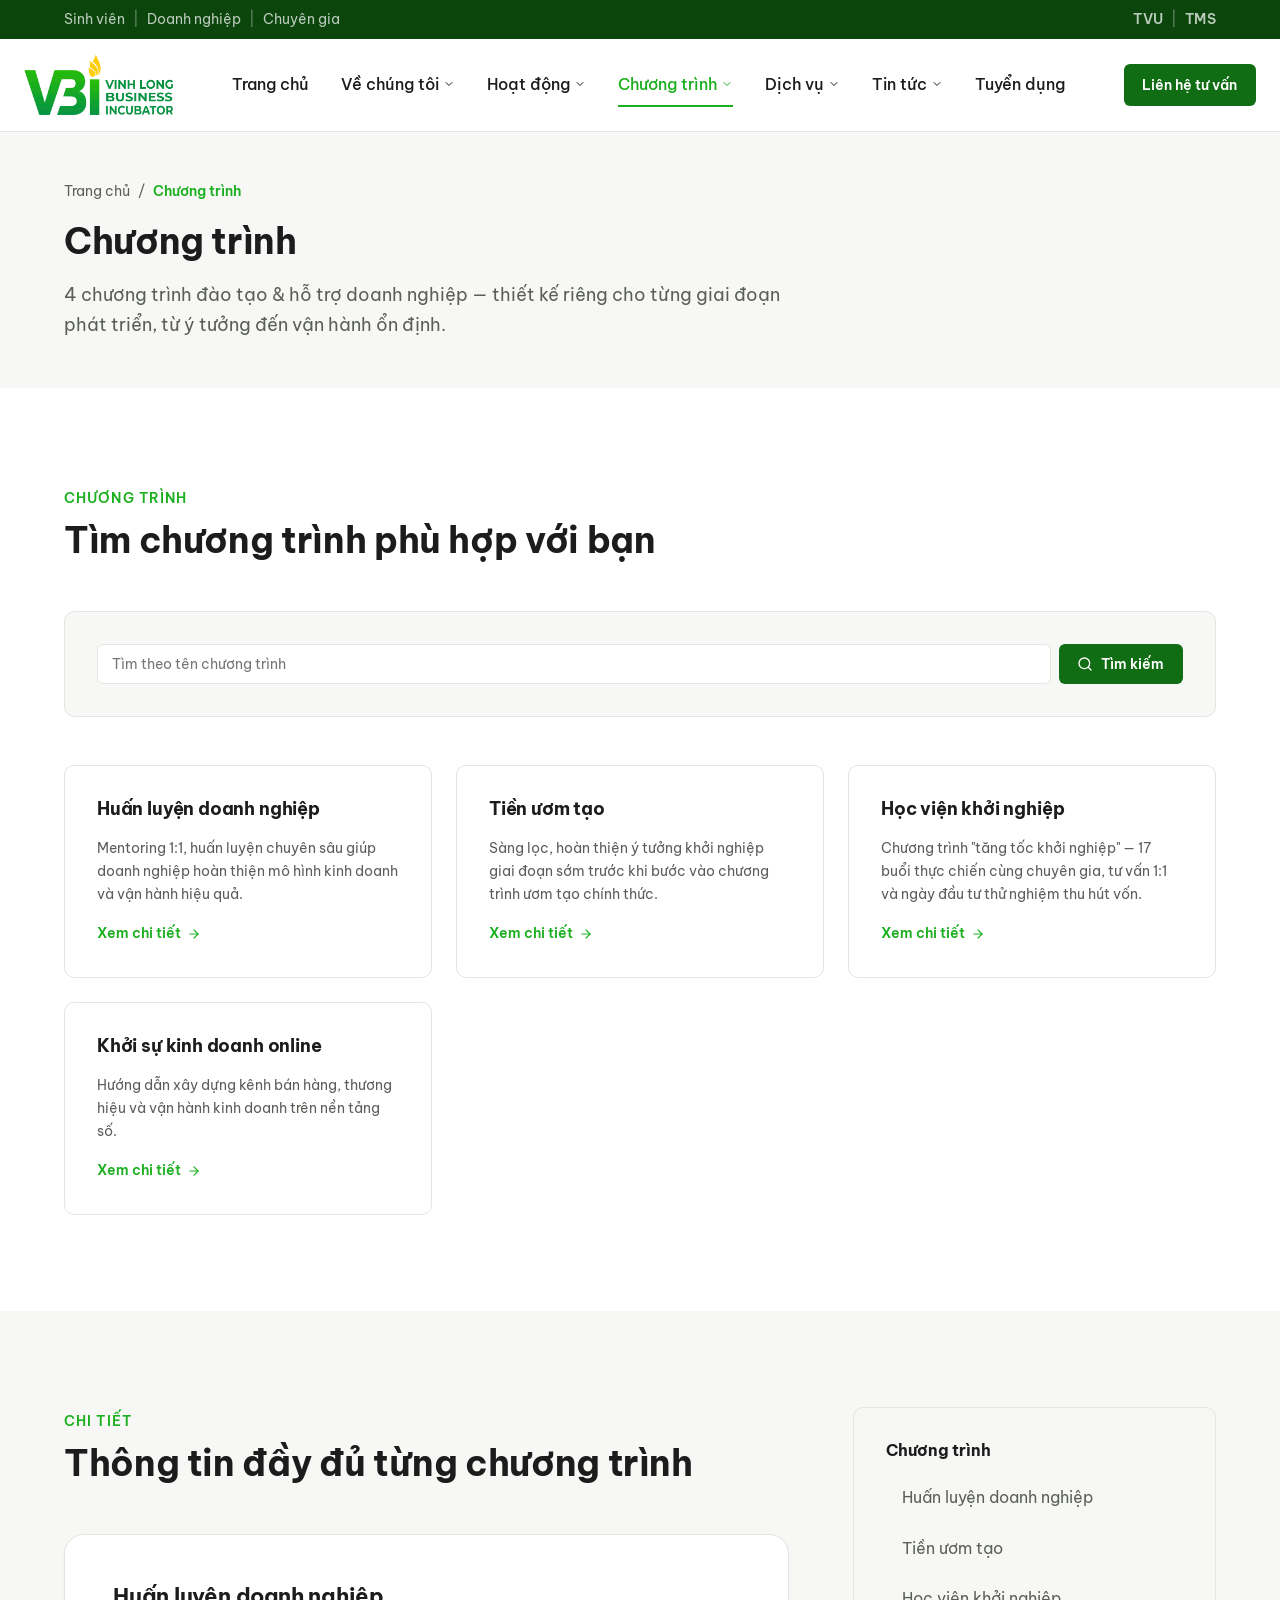
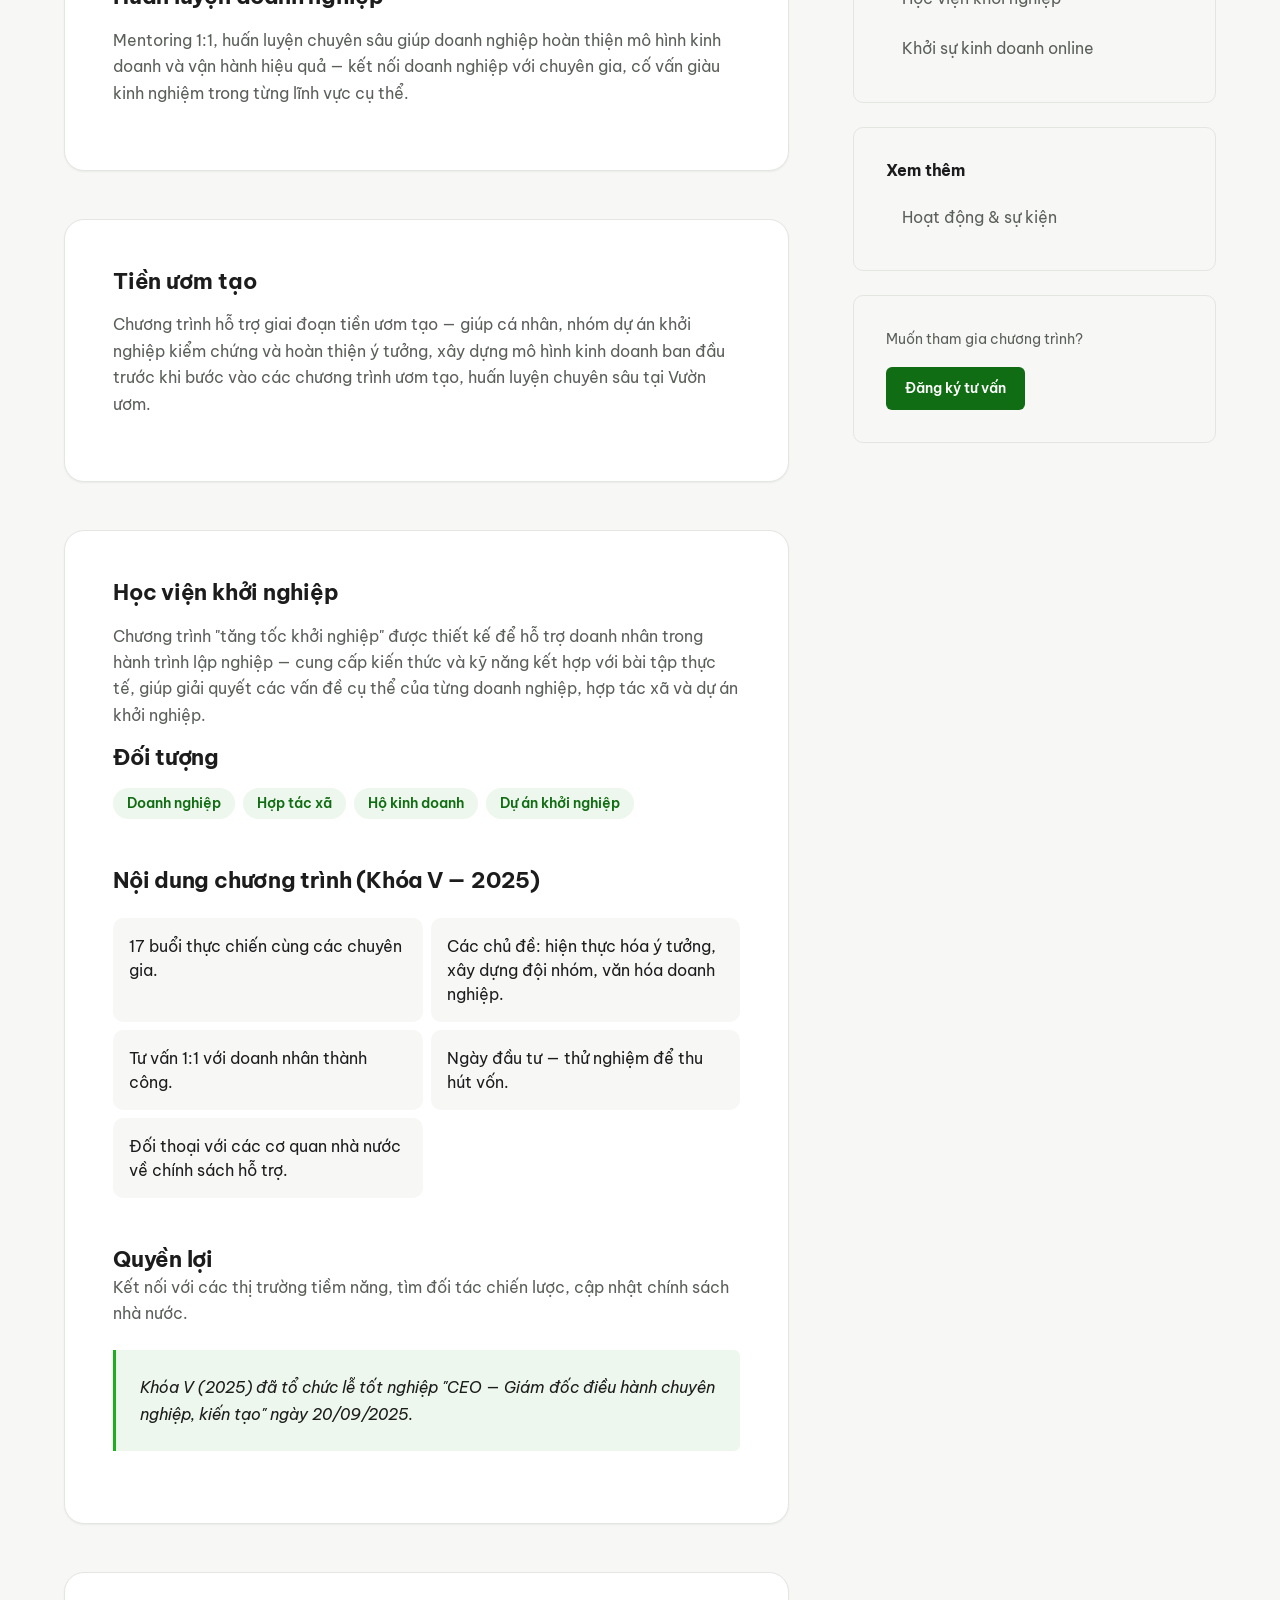
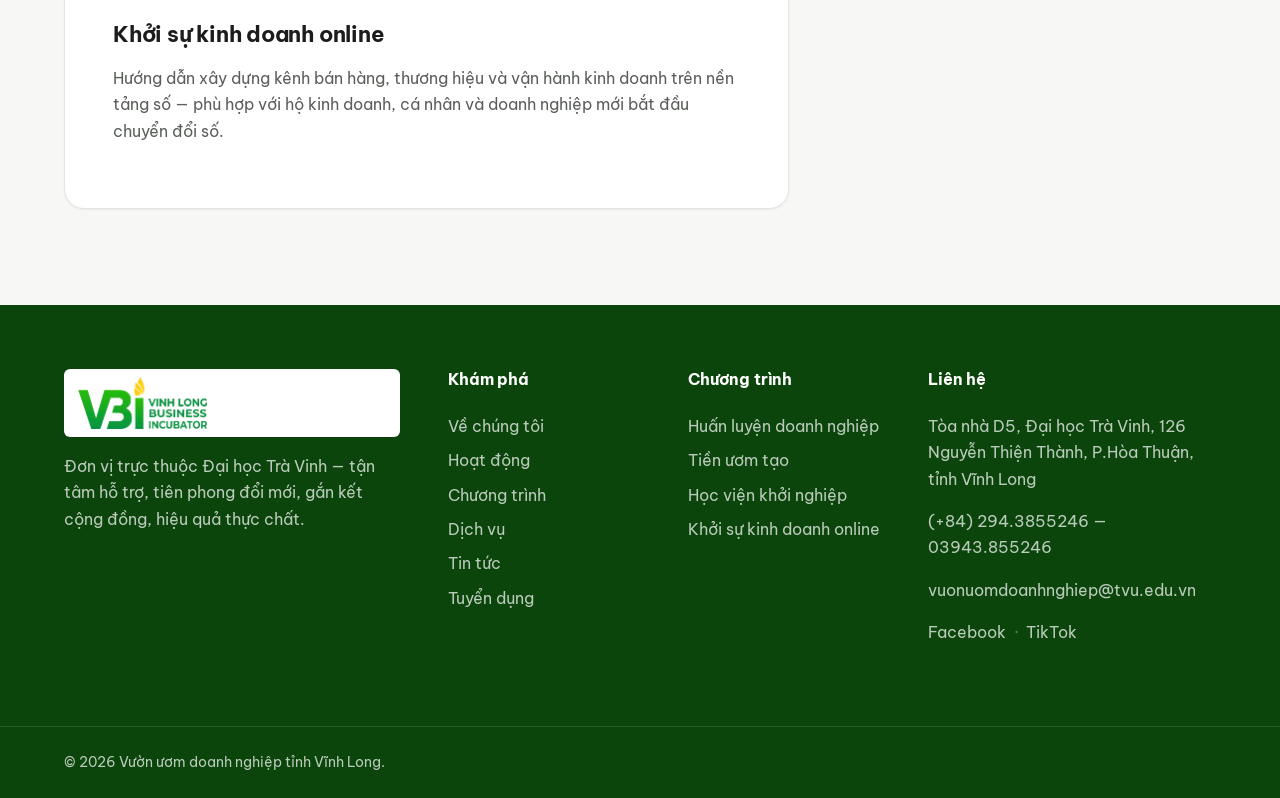
==== commit c235e627: "Thêm link Facebook & TikTok vào footer Hiển thị dạng chữ (không icon, đồng bộ phong cách hiện tại) t" ====
--- a/chuong-trinh.html
+++ b/chuong-trinh.html
@@ -11,9 +11,9 @@
   <link rel="preconnect" href="https://fonts.gstatic.com" crossorigin />
   <link href="https://fonts.googleapis.com/css2?family=Be+Vietnam+Pro:wght@400;500;600;700;800&display=swap" rel="stylesheet" />
 
-  <link rel="stylesheet" href="assets/css/base.css?v=20260708" />
-  <link rel="stylesheet" href="assets/css/layout.css?v=20260708" />
-  <link rel="stylesheet" href="assets/css/components.css?v=20260708" />
+  <link rel="stylesheet" href="assets/css/base.css?v=20260708a" />
+  <link rel="stylesheet" href="assets/css/layout.css?v=20260708a" />
+  <link rel="stylesheet" href="assets/css/components.css?v=20260708a" />
 </head>
 <body>
   <a class="skip-link" href="#main">Bỏ qua đến nội dung chính</a>
@@ -184,7 +184,7 @@
     <svg viewBox="0 0 24 24" fill="none" stroke="currentColor" stroke-width="2" stroke-linecap="round" stroke-linejoin="round"><path d="M12 19V5"/><path d="m5 12 7-7 7 7"/></svg>
   </button>
 
-  <script src="assets/js/main.js?v=20260708"></script>
-  <script src="assets/js/scroll-reveal.js?v=20260708"></script>
+  <script src="assets/js/main.js?v=20260708a"></script>
+  <script src="assets/js/scroll-reveal.js?v=20260708a"></script>
 </body>
 </html>
--- a/assets/css/layout.css
+++ b/assets/css/layout.css
@@ -1804,6 +1804,20 @@
   align-items: flex-start;
 }
 
+.footer-contact a {
+  transition: color var(--transition);
+}
+
+.footer-contact a:hover,
+.footer-contact a:focus-visible {
+  color: #fff;
+  text-decoration: underline;
+}
+
+.footer-contact__sep {
+  color: rgba(255, 255, 255, 0.35);
+}
+
 
 .footer-bottom {
   border-top: 1px solid rgba(255, 255, 255, 0.12);
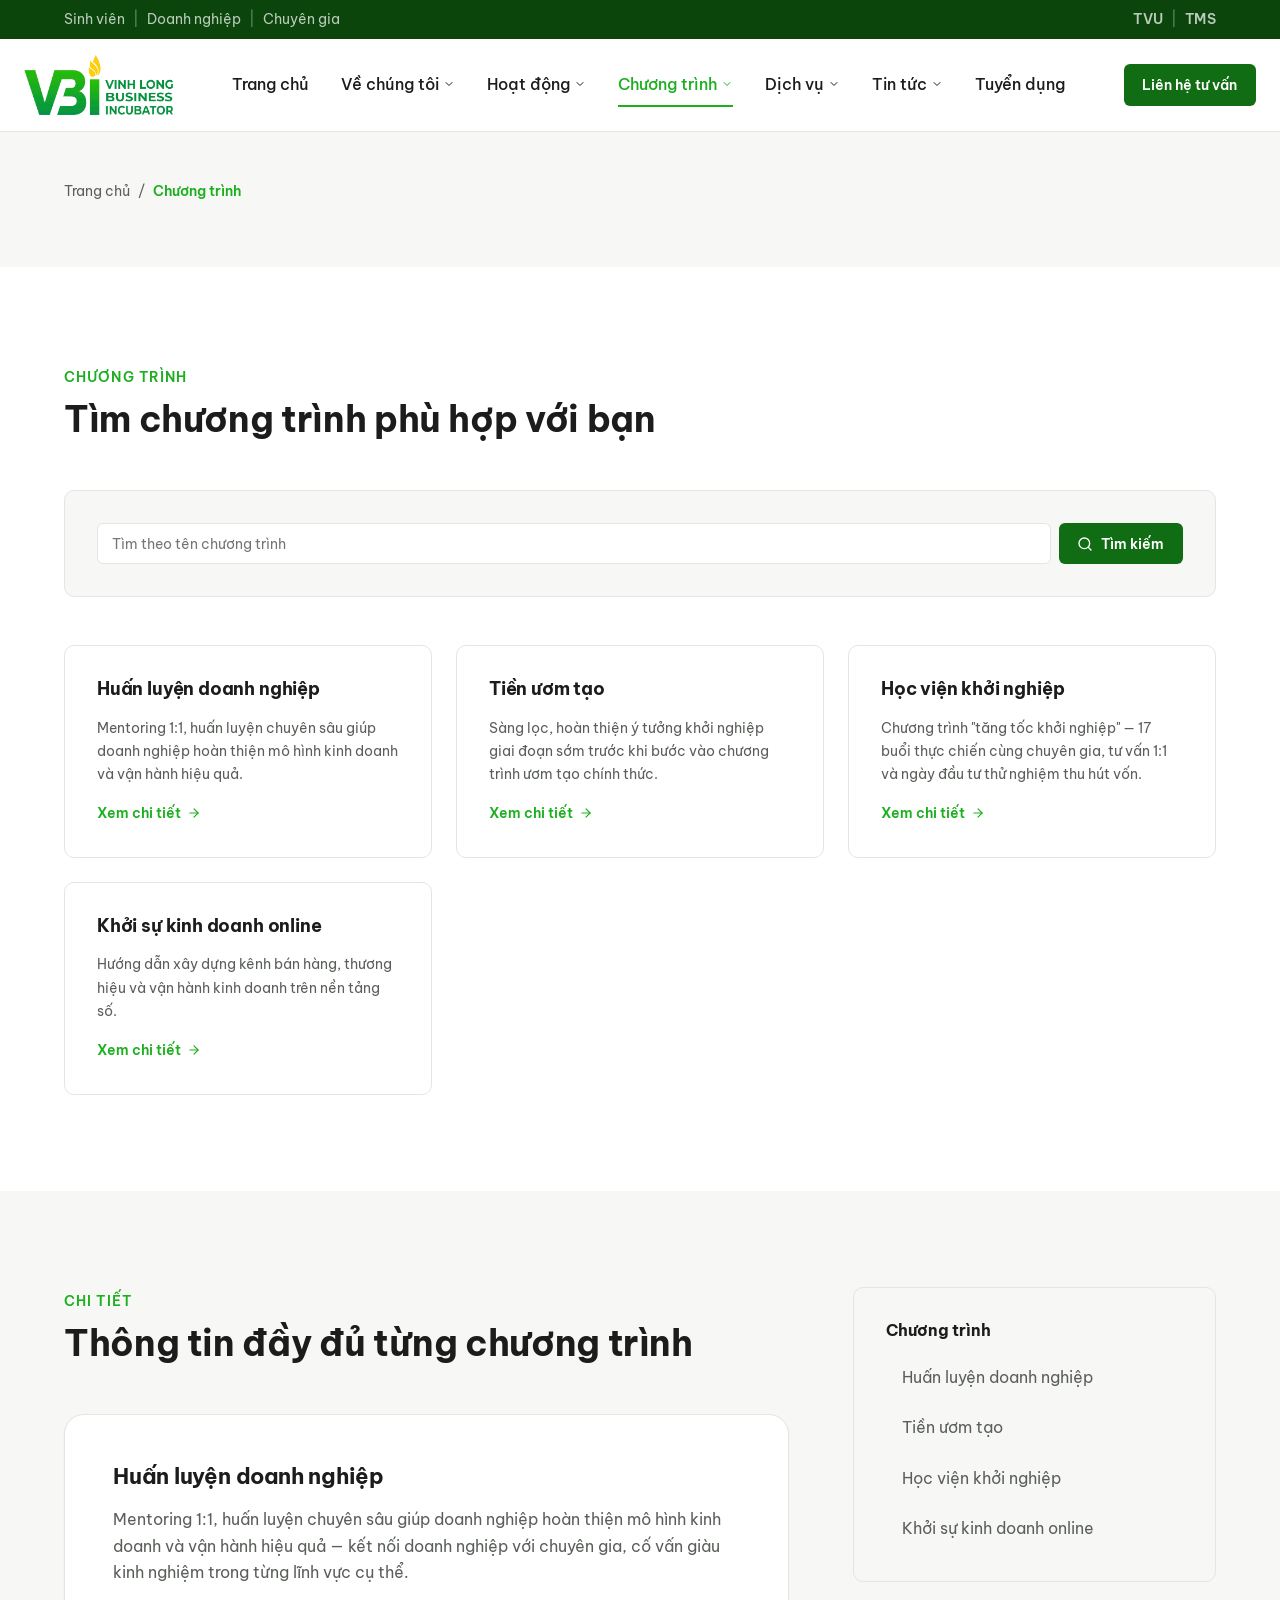
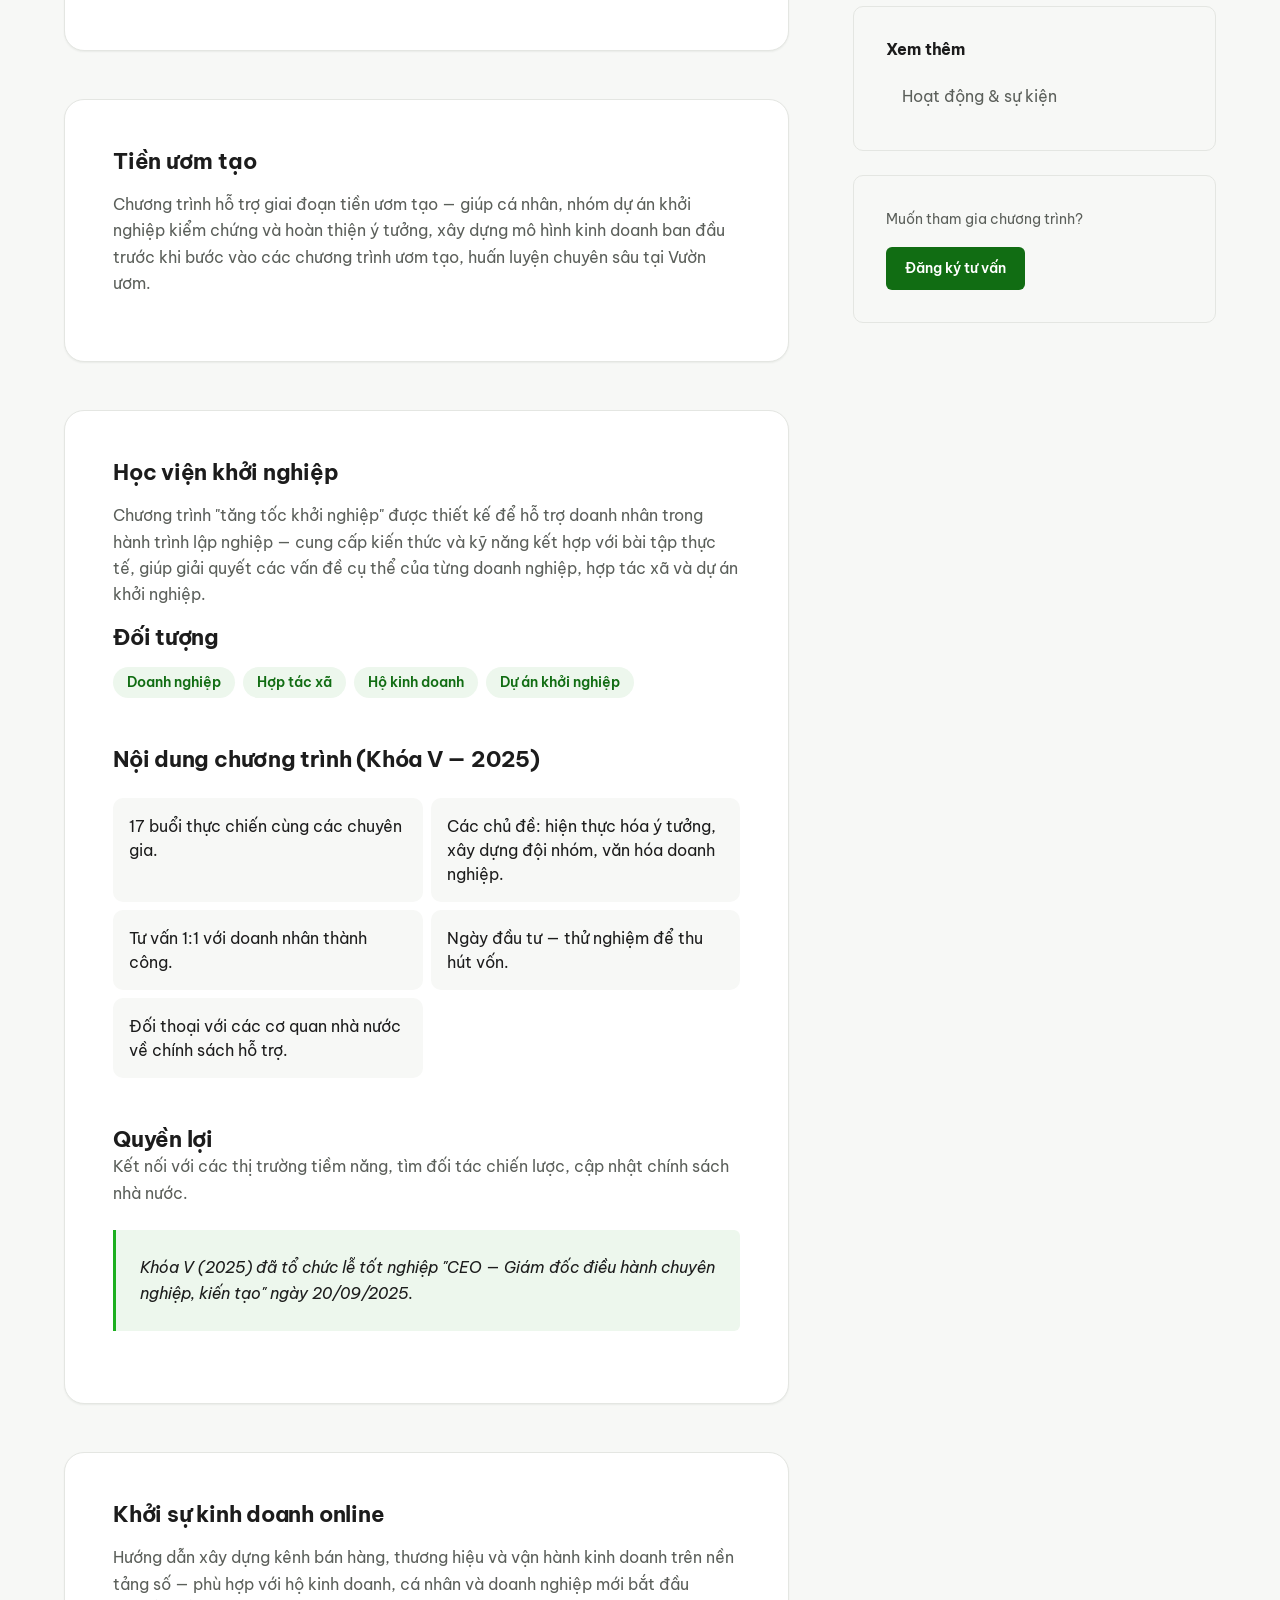
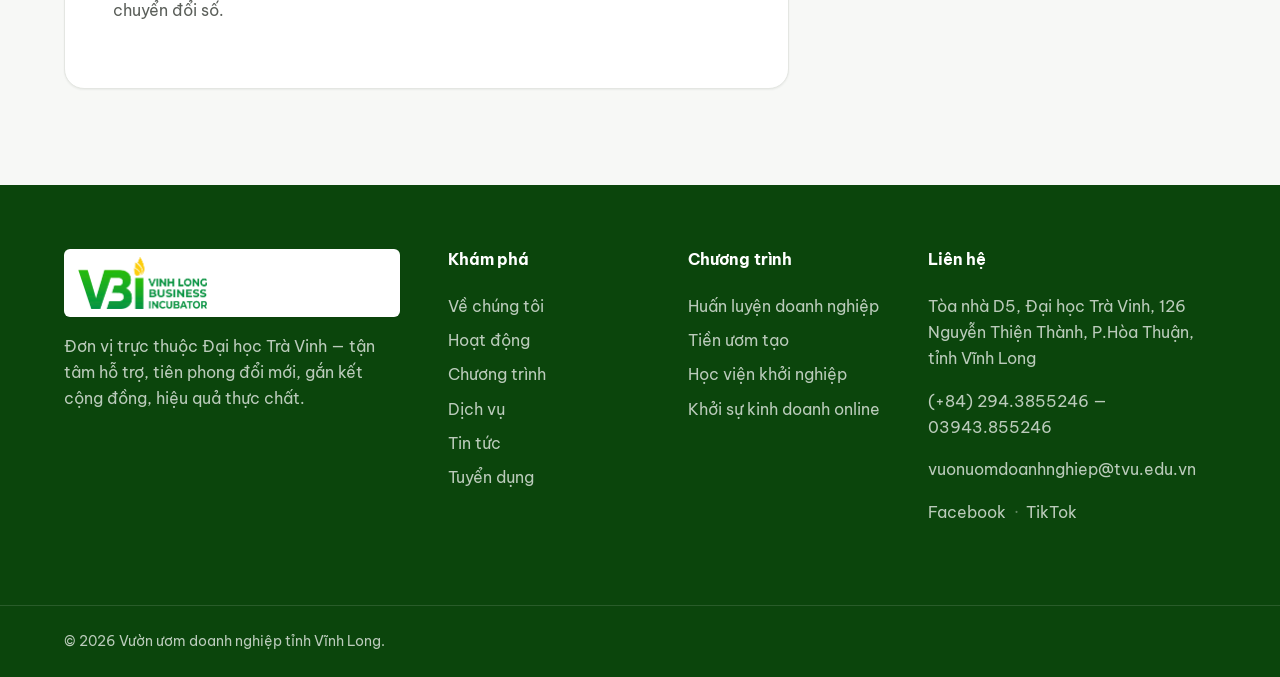
==== commit c7c2ee9f: "Bỏ tiêu đề và mô tả ngắn ở đầu trang Chương trình Xoá H1 "Chương trình" + đoạn mô tả ngắn trong page" ====
--- a/chuong-trinh.html
+++ b/chuong-trinh.html
@@ -1,20 +1,24 @@
 <!DOCTYPE html>
 <html lang="vi">
+
 <head>
   <meta charset="UTF-8" />
   <meta name="viewport" content="width=device-width, initial-scale=1.0" />
   <title>Chương trình — Vườn Ươm Doanh Nghiệp Tỉnh Vĩnh Long</title>
-  <meta name="description" content="Các chương trình đào tạo và hỗ trợ doanh nghiệp của Vườn Ươm Doanh Nghiệp Tỉnh Vĩnh Long: Huấn luyện doanh nghiệp, Tiền ươm tạo, Học viện khởi nghiệp, Khởi sự kinh doanh online." />
+  <meta name="description"
+    content="Các chương trình đào tạo và hỗ trợ doanh nghiệp của Vườn Ươm Doanh Nghiệp Tỉnh Vĩnh Long: Huấn luyện doanh nghiệp, Tiền ươm tạo, Học viện khởi nghiệp, Khởi sự kinh doanh online." />
   <link rel="icon" type="image/png" href="assets/images/favicon-32.png" />
 
   <link rel="preconnect" href="https://fonts.googleapis.com" />
   <link rel="preconnect" href="https://fonts.gstatic.com" crossorigin />
-  <link href="https://fonts.googleapis.com/css2?family=Be+Vietnam+Pro:wght@400;500;600;700;800&display=swap" rel="stylesheet" />
-
-  <link rel="stylesheet" href="assets/css/base.css?v=20260708a" />
-  <link rel="stylesheet" href="assets/css/layout.css?v=20260708a" />
-  <link rel="stylesheet" href="assets/css/components.css?v=20260708a" />
+  <link href="https://fonts.googleapis.com/css2?family=Be+Vietnam+Pro:wght@400;500;600;700;800&display=swap"
+    rel="stylesheet" />
+
+  <link rel="stylesheet" href="assets/css/base.css?v=20260708f" />
+  <link rel="stylesheet" href="assets/css/layout.css?v=20260708f" />
+  <link rel="stylesheet" href="assets/css/components.css?v=20260708f" />
 </head>
+
 <body>
   <a class="skip-link" href="#main">Bỏ qua đến nội dung chính</a>
 
@@ -28,8 +32,6 @@
           <span>/</span>
           <span class="breadcrumb__current">Chương trình</span>
         </div>
-        <h1>Chương trình</h1>
-        <p>4 chương trình đào tạo &amp; hỗ trợ doanh nghiệp — thiết kế riêng cho từng giai đoạn phát triển, từ ý tưởng đến vận hành ổn định.</p>
       </div>
     </section>
 
@@ -42,9 +44,14 @@
 
         <div class="filter-bar reveal">
           <div class="filter-search" style="flex: 1;">
-            <input type="search" id="programSearch" placeholder="Tìm theo tên chương trình" aria-label="Tìm theo tên chương trình" />
+            <input type="search" id="programSearch" placeholder="Tìm theo tên chương trình"
+              aria-label="Tìm theo tên chương trình" />
             <button type="button" id="programSearchBtn" class="btn btn--primary btn--sm">
-              <svg viewBox="0 0 24 24" fill="none" stroke="currentColor" stroke-width="2" stroke-linecap="round" stroke-linejoin="round"><circle cx="11" cy="11" r="8"/><path d="m21 21-4.3-4.3"/></svg>
+              <svg viewBox="0 0 24 24" fill="none" stroke="currentColor" stroke-width="2" stroke-linecap="round"
+                stroke-linejoin="round">
+                <circle cx="11" cy="11" r="8" />
+                <path d="m21 21-4.3-4.3" />
+              </svg>
               Tìm kiếm
             </button>
           </div>
@@ -53,25 +60,40 @@
         <div class="program-grid reveal" id="programGrid">
           <a href="#huan-luyen-doanh-nghiep" class="program-card" data-title="huấn luyện doanh nghiệp">
             <h3>Huấn luyện doanh nghiệp</h3>
-            <p>Mentoring 1:1, huấn luyện chuyên sâu giúp doanh nghiệp hoàn thiện mô hình kinh doanh và vận hành hiệu quả.</p>
-            <span class="program-card__link">Xem chi tiết
-              <svg viewBox="0 0 24 24" fill="none" stroke="currentColor" stroke-width="2" stroke-linecap="round" stroke-linejoin="round"><path d="M5 12h14"/><path d="m12 5 7 7-7 7"/></svg>
+            <p>Mentoring 1:1, huấn luyện chuyên sâu giúp doanh nghiệp hoàn thiện mô hình kinh doanh và vận hành hiệu
+              quả.</p>
+            <span class="program-card__link">Xem chi tiết
+              <svg viewBox="0 0 24 24" fill="none" stroke="currentColor" stroke-width="2" stroke-linecap="round"
+                stroke-linejoin="round">
+                <path d="M5 12h14" />
+                <path d="m12 5 7 7-7 7" />
+              </svg>
             </span>
           </a>
 
           <a href="#tien-uom-tao" class="program-card" data-title="tiền ươm tạo">
             <h3>Tiền ươm tạo</h3>
-            <p>Sàng lọc, hoàn thiện ý tưởng khởi nghiệp giai đoạn sớm trước khi bước vào chương trình ươm tạo chính thức.</p>
-            <span class="program-card__link">Xem chi tiết
-              <svg viewBox="0 0 24 24" fill="none" stroke="currentColor" stroke-width="2" stroke-linecap="round" stroke-linejoin="round"><path d="M5 12h14"/><path d="m12 5 7 7-7 7"/></svg>
+            <p>Sàng lọc, hoàn thiện ý tưởng khởi nghiệp giai đoạn sớm trước khi bước vào chương trình ươm tạo chính
+              thức.</p>
+            <span class="program-card__link">Xem chi tiết
+              <svg viewBox="0 0 24 24" fill="none" stroke="currentColor" stroke-width="2" stroke-linecap="round"
+                stroke-linejoin="round">
+                <path d="M5 12h14" />
+                <path d="m12 5 7 7-7 7" />
+              </svg>
             </span>
           </a>
 
           <a href="#hoc-vien-khoi-nghiep" class="program-card" data-title="học viện khởi nghiệp khóa v 2025">
             <h3>Học viện khởi nghiệp</h3>
-            <p>Chương trình "tăng tốc khởi nghiệp" — 17 buổi thực chiến cùng chuyên gia, tư vấn 1:1 và ngày đầu tư thử nghiệm thu hút vốn.</p>
-            <span class="program-card__link">Xem chi tiết
-              <svg viewBox="0 0 24 24" fill="none" stroke="currentColor" stroke-width="2" stroke-linecap="round" stroke-linejoin="round"><path d="M5 12h14"/><path d="m12 5 7 7-7 7"/></svg>
+            <p>Chương trình "tăng tốc khởi nghiệp" — 17 buổi thực chiến cùng chuyên gia, tư vấn 1:1 và ngày đầu tư thử
+              nghiệm thu hút vốn.</p>
+            <span class="program-card__link">Xem chi tiết
+              <svg viewBox="0 0 24 24" fill="none" stroke="currentColor" stroke-width="2" stroke-linecap="round"
+                stroke-linejoin="round">
+                <path d="M5 12h14" />
+                <path d="m12 5 7 7-7 7" />
+              </svg>
             </span>
           </a>
 
@@ -79,14 +101,19 @@
             <h3>Khởi sự kinh doanh online</h3>
             <p>Hướng dẫn xây dựng kênh bán hàng, thương hiệu và vận hành kinh doanh trên nền tảng số.</p>
             <span class="program-card__link">Xem chi tiết
-              <svg viewBox="0 0 24 24" fill="none" stroke="currentColor" stroke-width="2" stroke-linecap="round" stroke-linejoin="round"><path d="M5 12h14"/><path d="m12 5 7 7-7 7"/></svg>
+              <svg viewBox="0 0 24 24" fill="none" stroke="currentColor" stroke-width="2" stroke-linecap="round"
+                stroke-linejoin="round">
+                <path d="M5 12h14" />
+                <path d="m12 5 7 7-7 7" />
+              </svg>
             </span>
           </a>
 
         </div>
 
         <div class="activity-empty" id="programEmpty">
-          <p>Không tìm thấy chương trình phù hợp. Vui lòng thử từ khóa khác hoặc <a href="lien-he.html" style="color:var(--color-primary); font-weight:600;">liên hệ</a> để được tư vấn.</p>
+          <p>Không tìm thấy chương trình phù hợp. Vui lòng thử từ khóa khác hoặc <a href="lien-he.html"
+              style="color:var(--color-primary); font-weight:600;">liên hệ</a> để được tư vấn.</p>
         </div>
       </div>
     </section>
@@ -101,17 +128,22 @@
 
           <div class="prose about-panel program-detail reveal" id="huan-luyen-doanh-nghiep">
             <h2>Huấn luyện doanh nghiệp</h2>
-            <p>Mentoring 1:1, huấn luyện chuyên sâu giúp doanh nghiệp hoàn thiện mô hình kinh doanh và vận hành hiệu quả — kết nối doanh nghiệp với chuyên gia, cố vấn giàu kinh nghiệm trong từng lĩnh vực cụ thể.</p>
+            <p>Mentoring 1:1, huấn luyện chuyên sâu giúp doanh nghiệp hoàn thiện mô hình kinh doanh và vận hành hiệu quả
+              — kết nối doanh nghiệp với chuyên gia, cố vấn giàu kinh nghiệm trong từng lĩnh vực cụ thể.</p>
           </div>
 
           <div class="prose about-panel program-detail reveal" id="tien-uom-tao">
             <h2>Tiền ươm tạo</h2>
-            <p>Chương trình hỗ trợ giai đoạn tiền ươm tạo — giúp cá nhân, nhóm dự án khởi nghiệp kiểm chứng và hoàn thiện ý tưởng, xây dựng mô hình kinh doanh ban đầu trước khi bước vào các chương trình ươm tạo, huấn luyện chuyên sâu tại Vườn ươm.</p>
+            <p>Chương trình hỗ trợ giai đoạn tiền ươm tạo — giúp cá nhân, nhóm dự án khởi nghiệp kiểm chứng và hoàn
+              thiện ý tưởng, xây dựng mô hình kinh doanh ban đầu trước khi bước vào các chương trình ươm tạo, huấn luyện
+              chuyên sâu tại Vườn ươm.</p>
           </div>
 
           <div class="prose about-panel program-detail reveal" id="hoc-vien-khoi-nghiep">
             <h2>Học viện khởi nghiệp</h2>
-            <p>Chương trình "tăng tốc khởi nghiệp" được thiết kế để hỗ trợ doanh nhân trong hành trình lập nghiệp — cung cấp kiến thức và kỹ năng kết hợp với bài tập thực tế, giúp giải quyết các vấn đề cụ thể của từng doanh nghiệp, hợp tác xã và dự án khởi nghiệp.</p>
+            <p>Chương trình "tăng tốc khởi nghiệp" được thiết kế để hỗ trợ doanh nhân trong hành trình lập nghiệp — cung
+              cấp kiến thức và kỹ năng kết hợp với bài tập thực tế, giúp giải quyết các vấn đề cụ thể của từng doanh
+              nghiệp, hợp tác xã và dự án khởi nghiệp.</p>
 
             <h3>Đối tượng</h3>
             <div class="tag-list">
@@ -143,12 +175,14 @@
             <h3 style="margin-top: var(--space-6);">Quyền lợi</h3>
             <p>Kết nối với các thị trường tiềm năng, tìm đối tác chiến lược, cập nhật chính sách nhà nước.</p>
 
-            <blockquote>Khóa V (2025) đã tổ chức lễ tốt nghiệp "CEO — Giám đốc điều hành chuyên nghiệp, kiến tạo" ngày 20/09/2025.</blockquote>
+            <blockquote>Khóa V (2025) đã tổ chức lễ tốt nghiệp "CEO — Giám đốc điều hành chuyên nghiệp, kiến tạo" ngày
+              20/09/2025.</blockquote>
           </div>
 
           <div class="prose about-panel program-detail reveal" id="khoi-su-kinh-doanh-online">
             <h2>Khởi sự kinh doanh online</h2>
-            <p>Hướng dẫn xây dựng kênh bán hàng, thương hiệu và vận hành kinh doanh trên nền tảng số — phù hợp với hộ kinh doanh, cá nhân và doanh nghiệp mới bắt đầu chuyển đổi số.</p>
+            <p>Hướng dẫn xây dựng kênh bán hàng, thương hiệu và vận hành kinh doanh trên nền tảng số — phù hợp với hộ
+              kinh doanh, cá nhân và doanh nghiệp mới bắt đầu chuyển đổi số.</p>
           </div>
 
         </div>
@@ -170,7 +204,8 @@
             </ul>
           </div>
           <div class="side-card">
-            <p style="color:var(--color-text-muted); font-size: var(--fs-sm); margin-bottom: var(--space-3);">Muốn tham gia chương trình?</p>
+            <p style="color:var(--color-text-muted); font-size: var(--fs-sm); margin-bottom: var(--space-3);">Muốn tham
+              gia chương trình?</p>
             <a href="lien-he.html" class="btn btn--primary btn--sm">Đăng ký tư vấn</a>
           </div>
         </aside>
@@ -181,10 +216,15 @@
   <footer class="site-footer" data-include="assets/partials/footer.html"></footer>
 
   <button id="backToTop" class="back-to-top" aria-label="Lên đầu trang">
-    <svg viewBox="0 0 24 24" fill="none" stroke="currentColor" stroke-width="2" stroke-linecap="round" stroke-linejoin="round"><path d="M12 19V5"/><path d="m5 12 7-7 7 7"/></svg>
+    <svg viewBox="0 0 24 24" fill="none" stroke="currentColor" stroke-width="2" stroke-linecap="round"
+      stroke-linejoin="round">
+      <path d="M12 19V5" />
+      <path d="m5 12 7-7 7 7" />
+    </svg>
   </button>
 
-  <script src="assets/js/main.js?v=20260708a"></script>
-  <script src="assets/js/scroll-reveal.js?v=20260708a"></script>
+  <script src="assets/js/main.js?v=20260708f"></script>
+  <script src="assets/js/scroll-reveal.js?v=20260708f"></script>
 </body>
-</html>
+
+</html>
--- a/assets/css/layout.css
+++ b/assets/css/layout.css
@@ -1946,6 +1946,137 @@
   color: var(--color-text);
 }
 
+/* ---------- Dịch vụ: danh sách dạng thẻ có thể mở rộng ---------- */
+.service-list {
+  list-style: none;
+  margin: 0;
+  padding: 0;
+  display: grid;
+  gap: var(--space-4);
+}
+
+.service-row {
+  border: 1px solid var(--color-border);
+  border-radius: var(--radius-md);
+  padding: var(--space-5);
+  background: var(--color-bg);
+  transition: border-color var(--transition);
+}
+
+.service-row__main {
+  display: grid;
+  grid-template-columns: 3.5rem 1fr;
+  gap: var(--space-5);
+  align-items: start;
+}
+
+.service-row__index {
+  font-size: var(--fs-xl);
+  font-weight: 700;
+  font-variant-numeric: tabular-nums;
+  color: var(--color-border);
+}
+
+.service-row__body h3 {
+  font-size: var(--fs-lg);
+  margin: 0 0 var(--space-1);
+}
+
+.service-row__body p {
+  margin: 0;
+  color: var(--color-text-muted);
+  max-width: 56ch;
+}
+
+.service-row__detail {
+  margin-top: var(--space-4);
+  padding-top: var(--space-4);
+  padding-left: calc(3.5rem + var(--space-5));
+  border-top: 1px solid var(--color-border);
+}
+
+.service-row__detail p {
+  margin: 0;
+  color: var(--color-text-muted);
+}
+
+.service-row__toggle-row {
+  display: flex;
+  justify-content: flex-end;
+  margin-top: var(--space-4);
+}
+
+.service-row__toggle {
+  display: inline-flex;
+  align-items: center;
+  gap: var(--space-2);
+  padding: 8px 16px;
+  border: 1px solid var(--color-border);
+  border-radius: 999px;
+  background: var(--color-bg-alt);
+  color: var(--color-text);
+  font-family: inherit;
+  font-size: var(--fs-sm);
+  font-weight: 600;
+  cursor: pointer;
+  transition: background var(--transition), border-color var(--transition);
+}
+
+.service-row__toggle:hover,
+.service-row__toggle:focus-visible {
+  background: var(--color-primary-tint);
+  border-color: var(--color-primary);
+}
+
+.service-row__toggle svg {
+  width: 16px;
+  height: 16px;
+  flex-shrink: 0;
+  transition: transform var(--transition);
+}
+
+.service-row__toggle[aria-expanded="true"] svg {
+  transform: rotate(180deg);
+}
+
+.service-list__more {
+  margin-top: var(--space-6);
+  color: var(--color-text-muted);
+}
+
+.service-list__more a {
+  color: var(--color-primary);
+  font-weight: 600;
+}
+
+@media (max-width: 560px) {
+  .service-row {
+    padding: var(--space-4);
+  }
+
+  .service-row__main {
+    grid-template-columns: 2.25rem 1fr;
+    gap: var(--space-3);
+  }
+
+  .service-row__index {
+    font-size: var(--fs-lg);
+  }
+
+  .service-row__detail {
+    padding-left: 0;
+  }
+
+  .service-row__toggle-row {
+    justify-content: stretch;
+  }
+
+  .service-row__toggle {
+    width: 100%;
+    justify-content: center;
+  }
+}
+
 /* ---------- Grid nội dung 2 cột (sidebar) ---------- */
 .content-layout {
   display: grid;
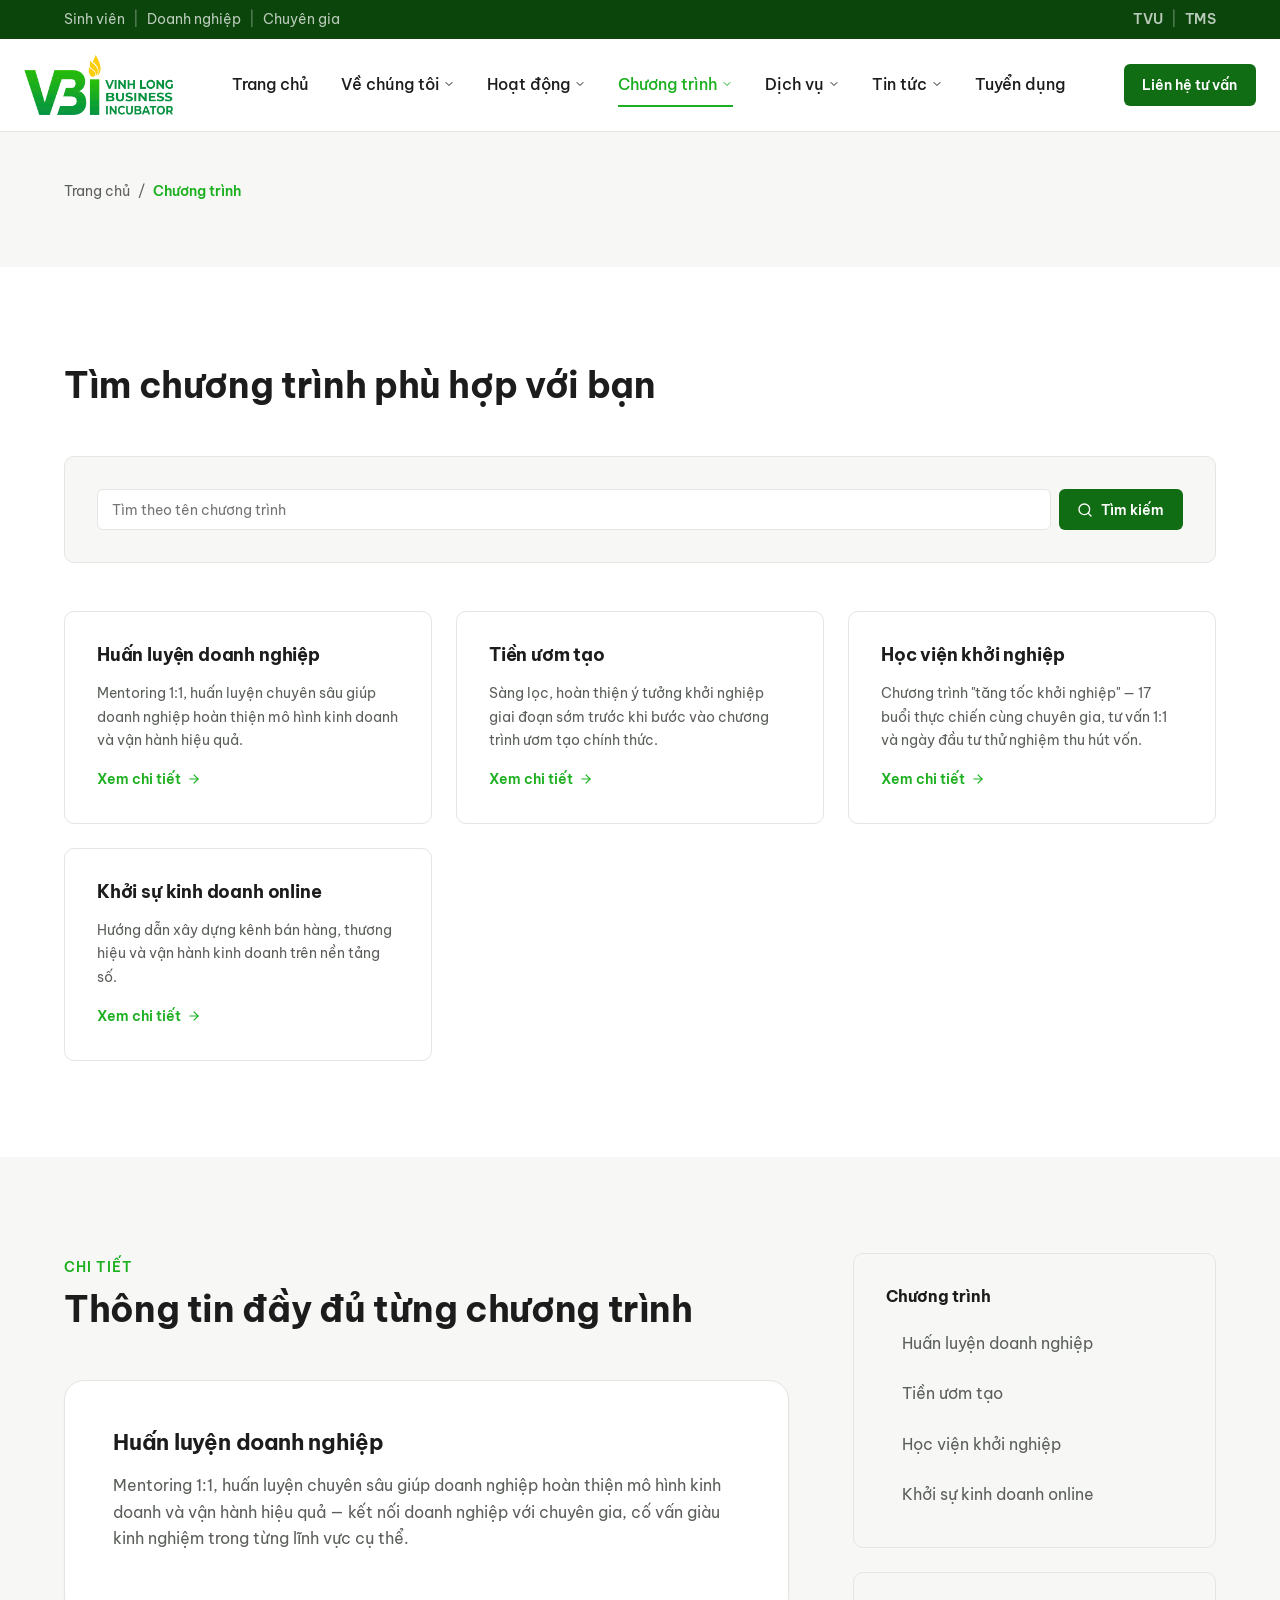
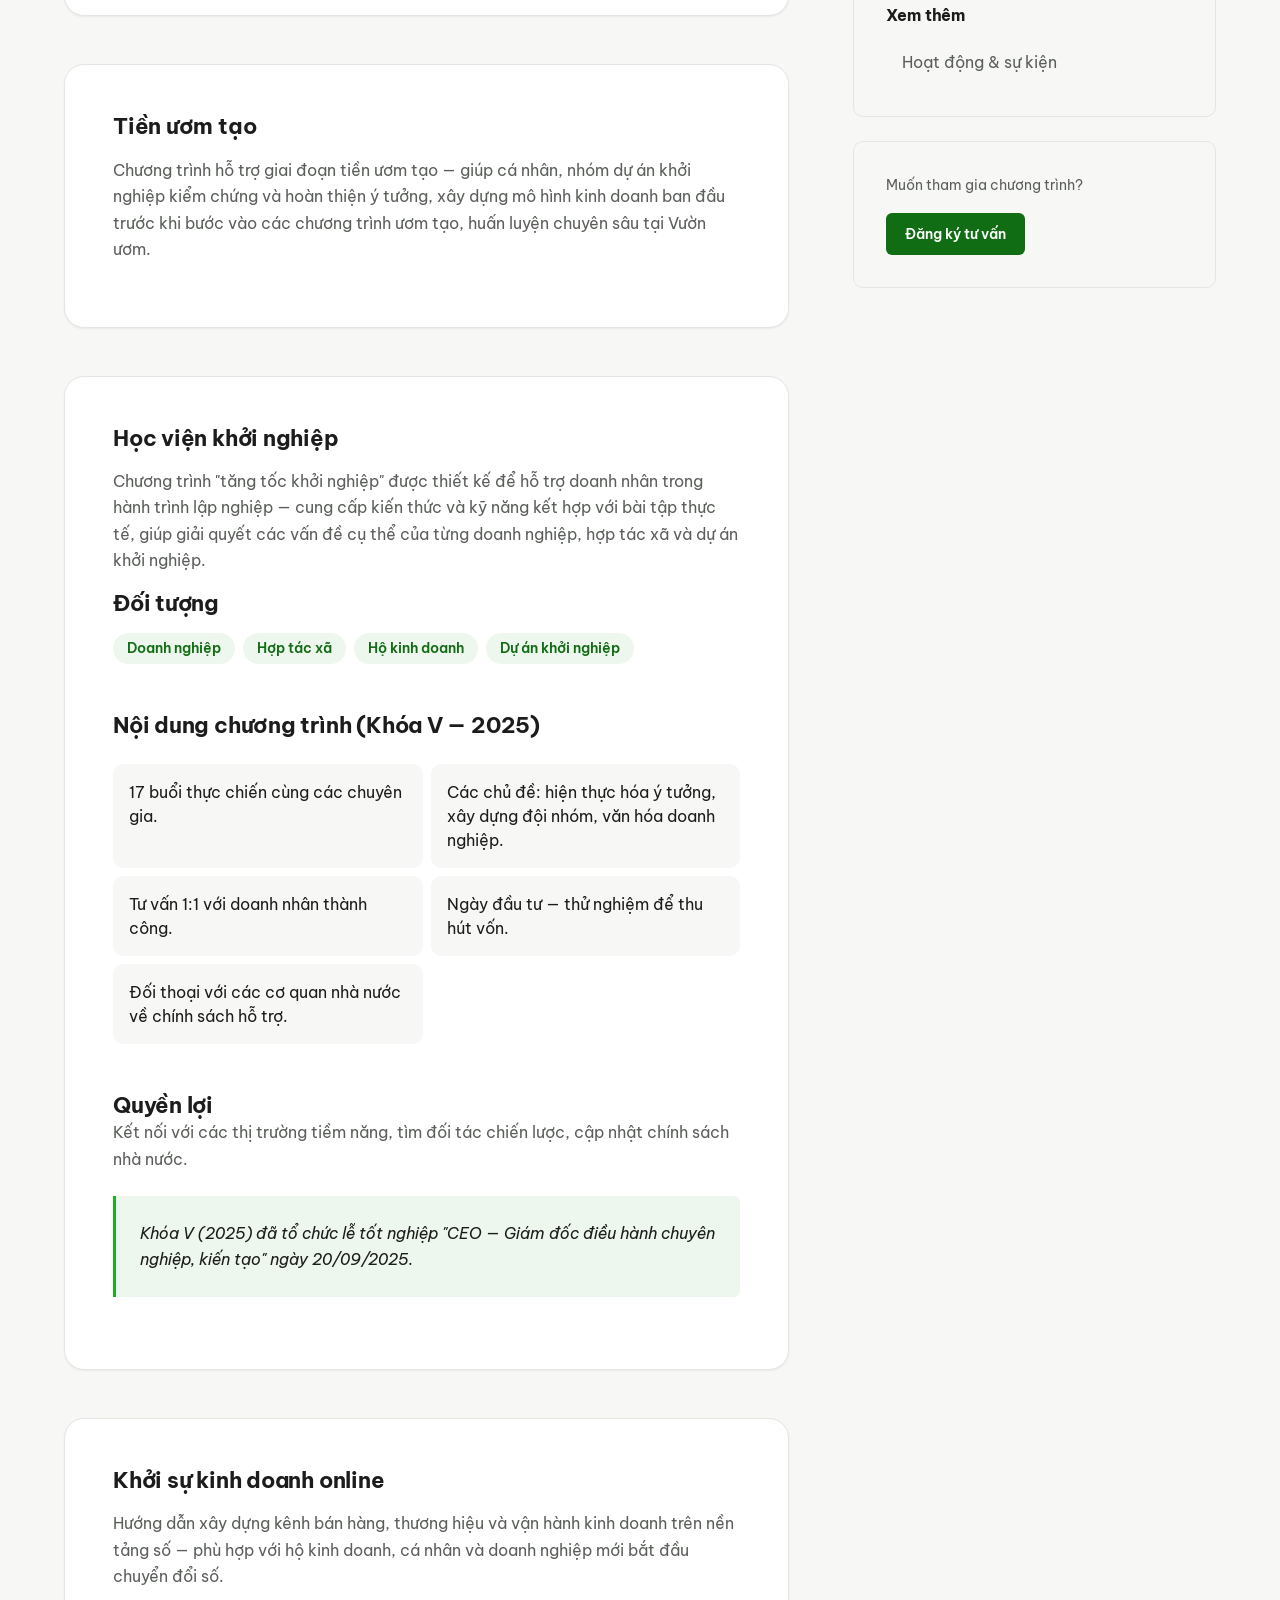
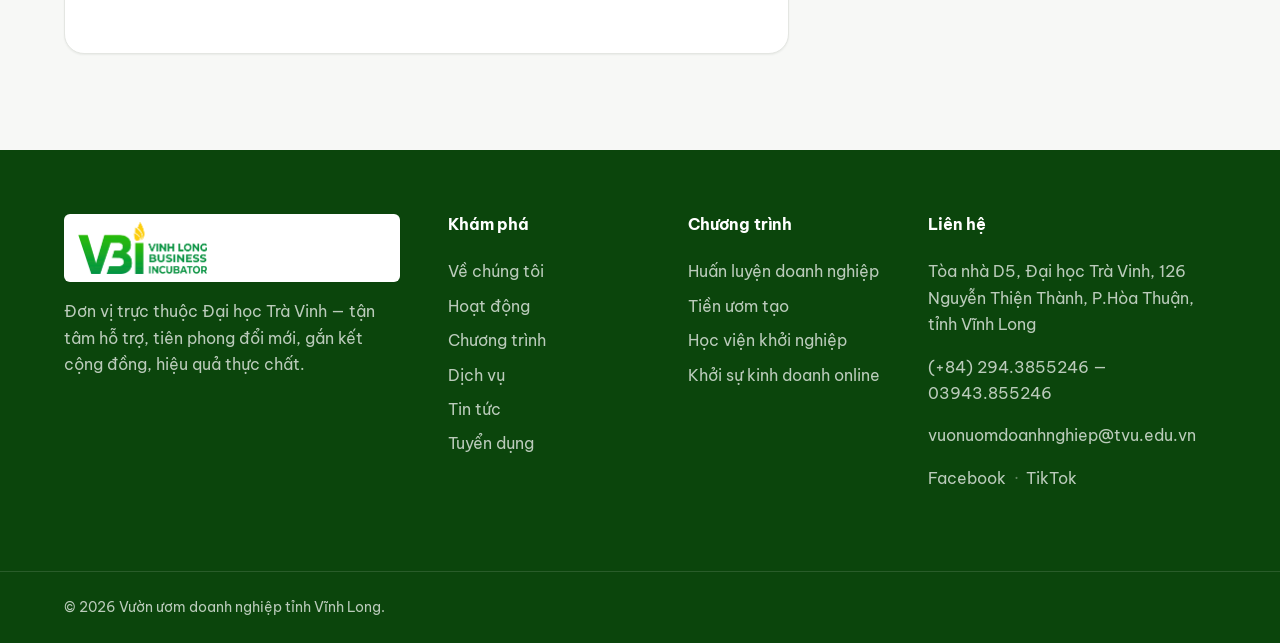
==== commit 6cd9a260: "Bỏ nhãn eyebrow "Chương trình" phía trên tiêu đề section Xoá dòng eyebrow nhỏ phía trên h2 "Tìm chươ" ====
--- a/chuong-trinh.html
+++ b/chuong-trinh.html
@@ -38,7 +38,6 @@
     <section class="section" id="chuong-trinh-tong-quan">
       <div class="container">
         <div class="section-head reveal">
-          <span class="eyebrow">Chương trình</span>
           <h2>Tìm chương trình phù hợp với bạn</h2>
         </div>
 
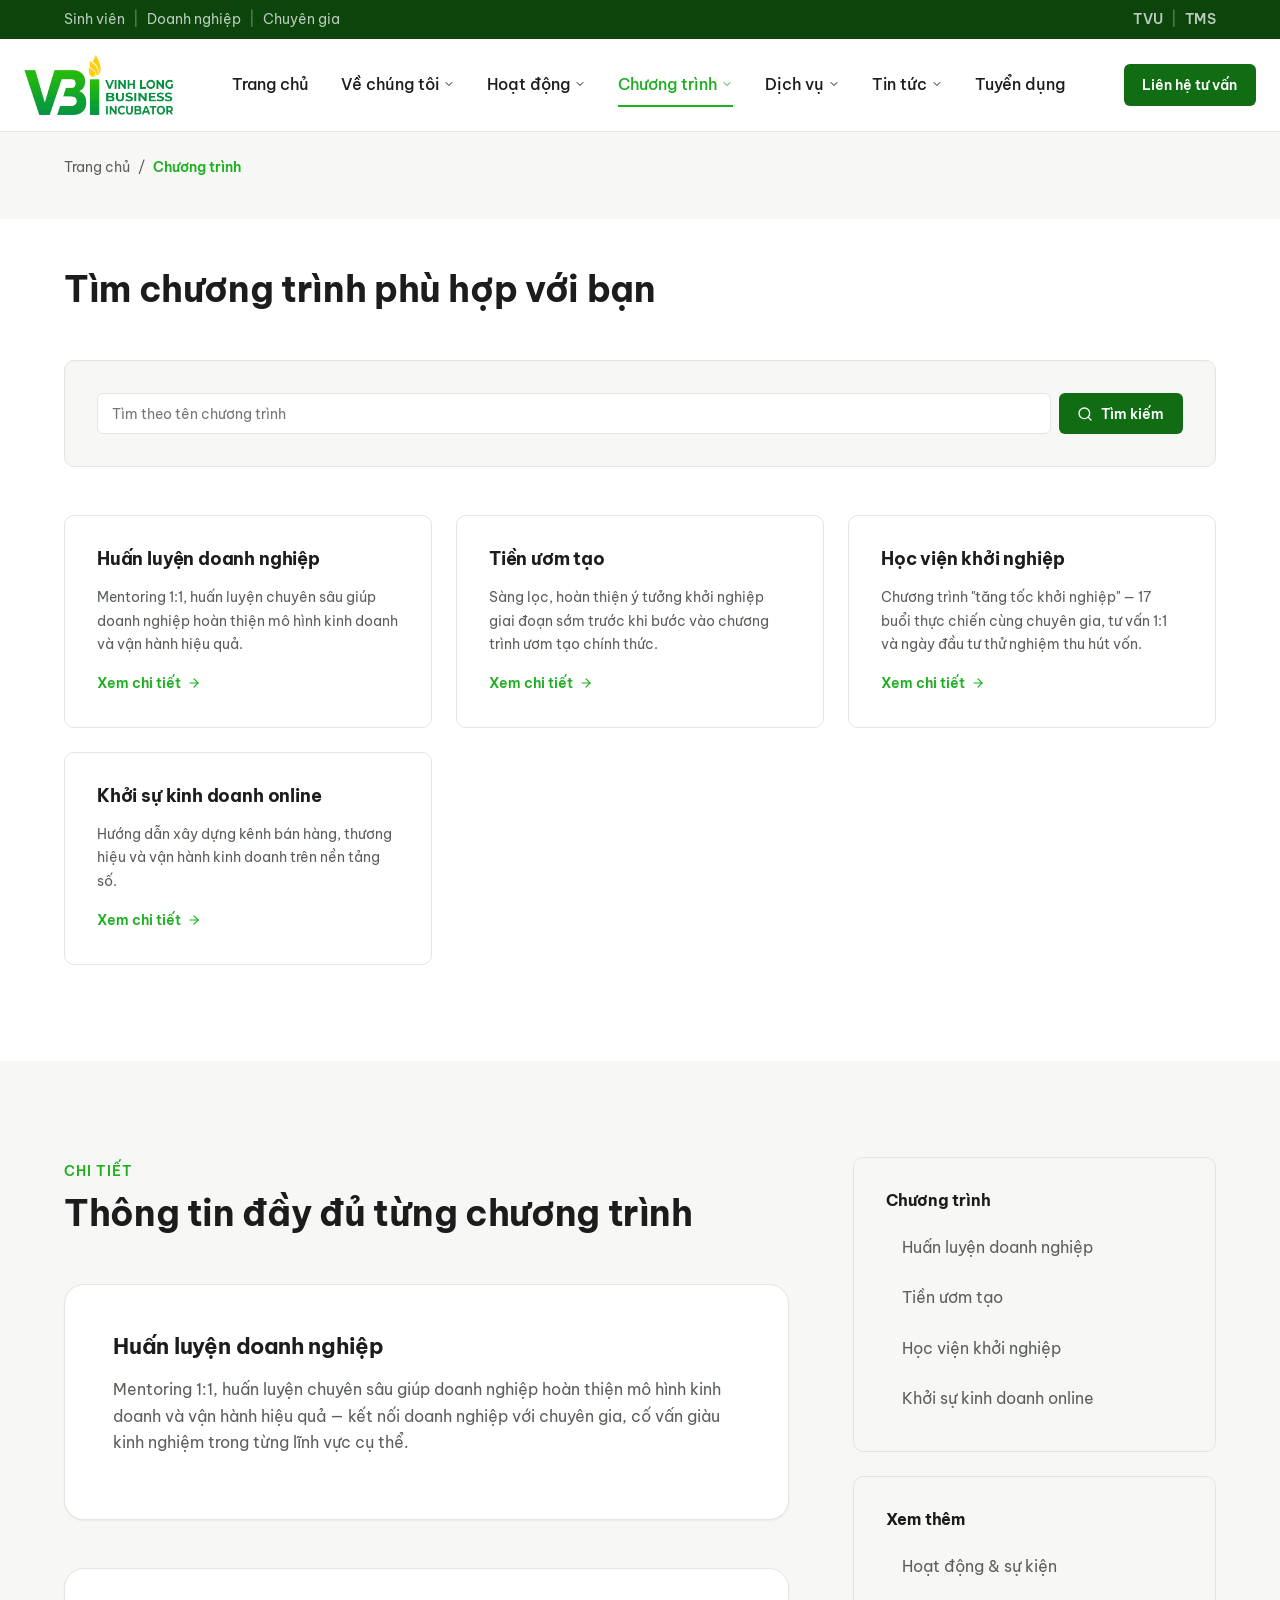
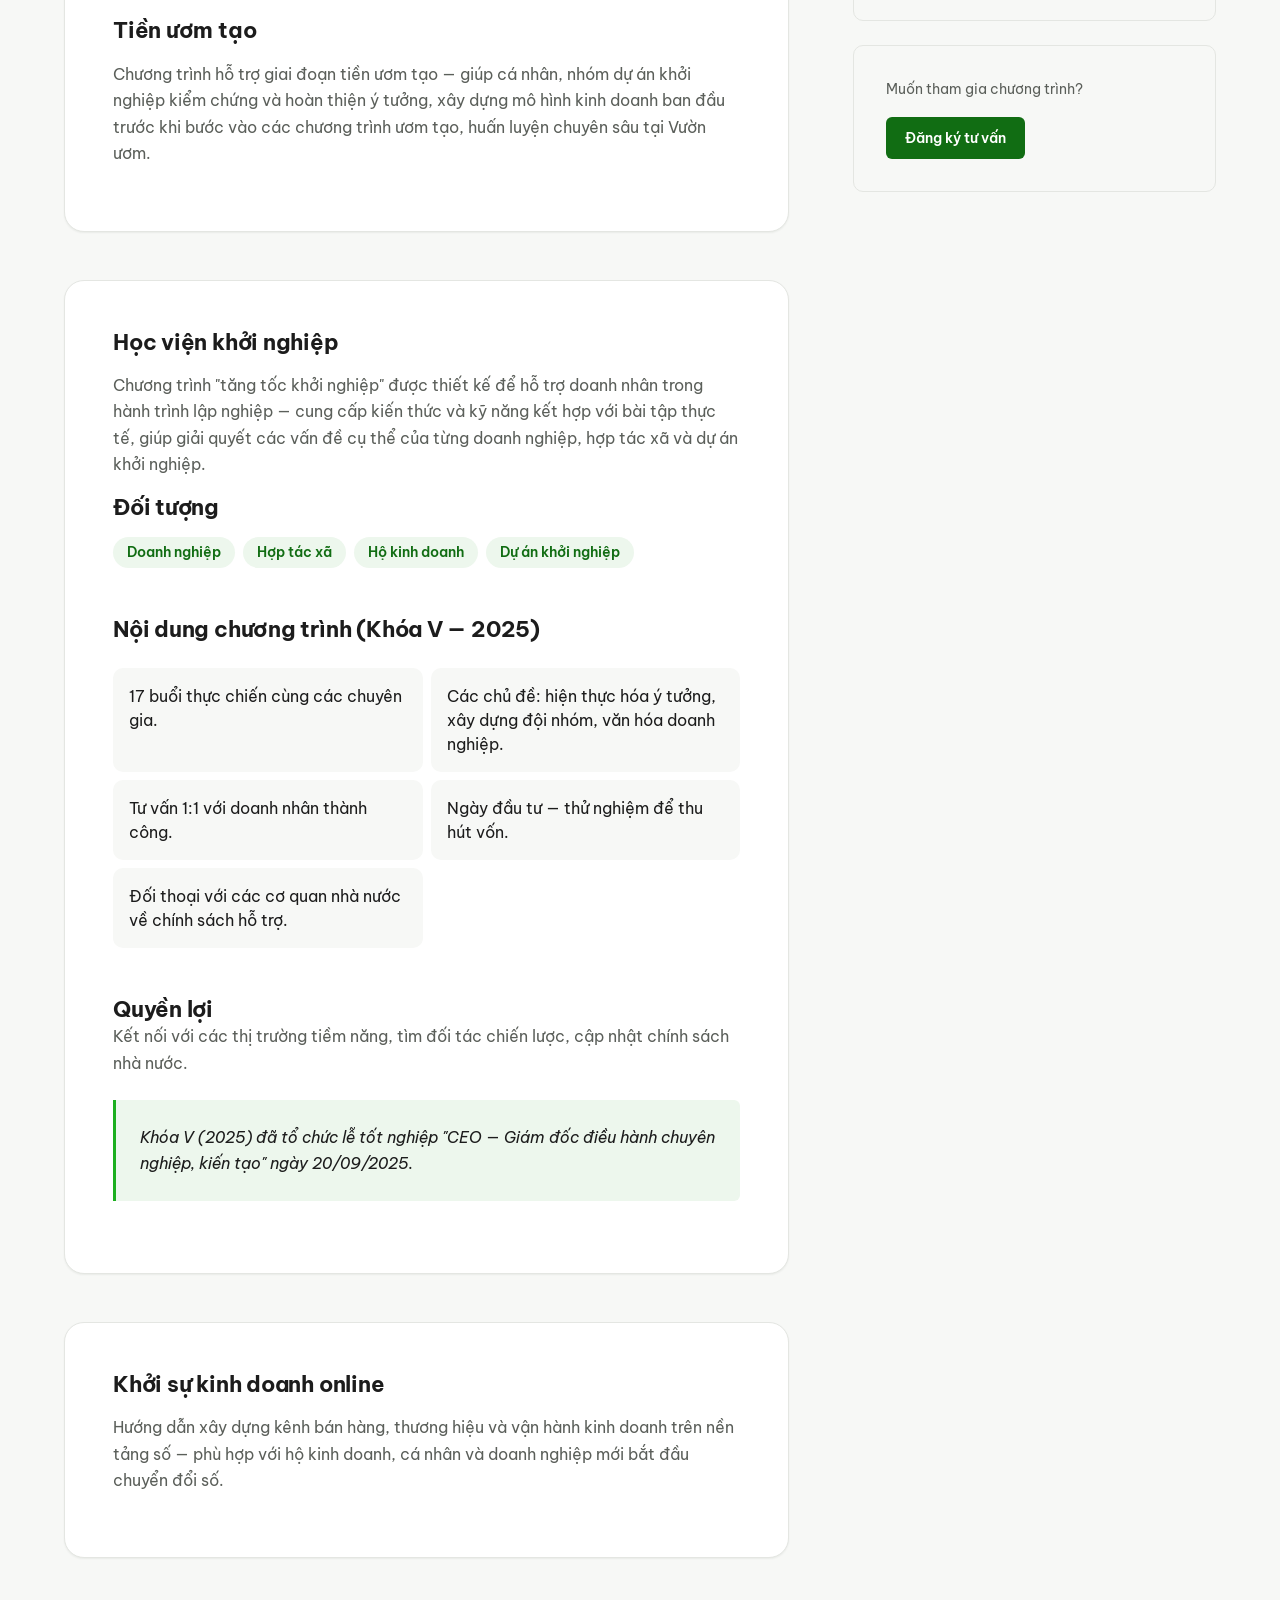
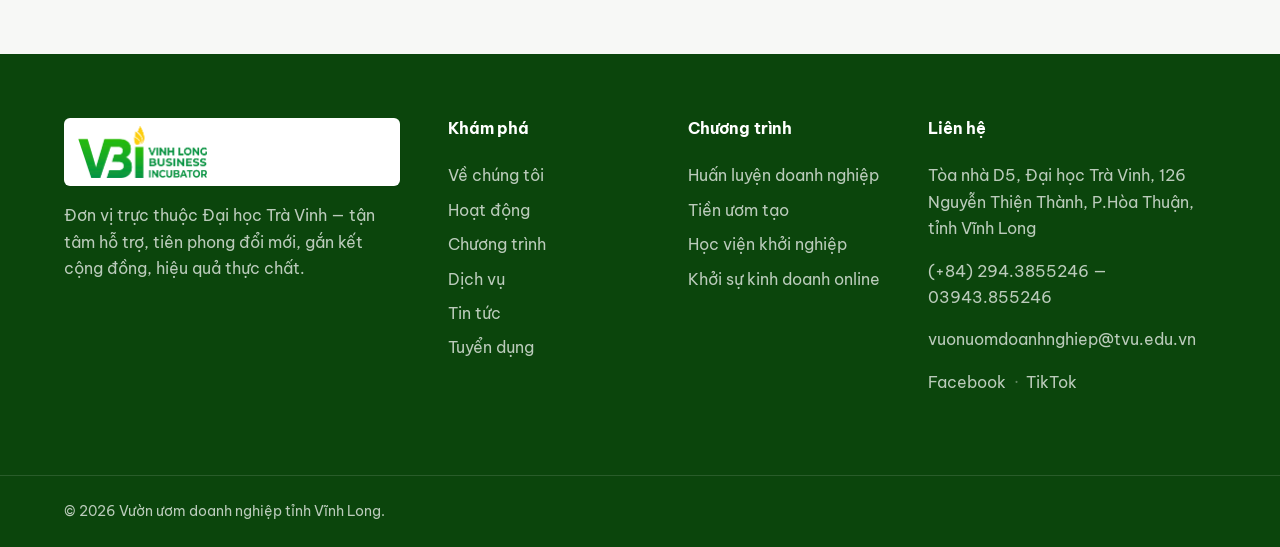
==== commit c29fff73: "Đồng bộ tiêu đề trang & giảm khoảng trắng thừa ở page-hero - Đưa tiêu đề trang xuống làm heading cho" ====
--- a/chuong-trinh.html
+++ b/chuong-trinh.html
@@ -14,9 +14,9 @@
   <link href="https://fonts.googleapis.com/css2?family=Be+Vietnam+Pro:wght@400;500;600;700;800&display=swap"
     rel="stylesheet" />
 
-  <link rel="stylesheet" href="assets/css/base.css?v=20260708f" />
-  <link rel="stylesheet" href="assets/css/layout.css?v=20260708f" />
-  <link rel="stylesheet" href="assets/css/components.css?v=20260708f" />
+  <link rel="stylesheet" href="assets/css/base.css?v=20260708h" />
+  <link rel="stylesheet" href="assets/css/layout.css?v=20260708h" />
+  <link rel="stylesheet" href="assets/css/components.css?v=20260708h" />
 </head>
 
 <body>
@@ -222,8 +222,8 @@
     </svg>
   </button>
 
-  <script src="assets/js/main.js?v=20260708f"></script>
-  <script src="assets/js/scroll-reveal.js?v=20260708f"></script>
+  <script src="assets/js/main.js?v=20260708h"></script>
+  <script src="assets/js/scroll-reveal.js?v=20260708h"></script>
 </body>
 
 </html>
--- a/assets/css/layout.css
+++ b/assets/css/layout.css
@@ -1856,7 +1856,11 @@
 
 .page-hero {
   background: var(--color-bg-alt);
-  padding-block: var(--space-6);
+  padding-block: var(--space-4);
+}
+
+.page-hero + .section {
+  padding-top: var(--space-6);
 }
 
 .breadcrumb {
